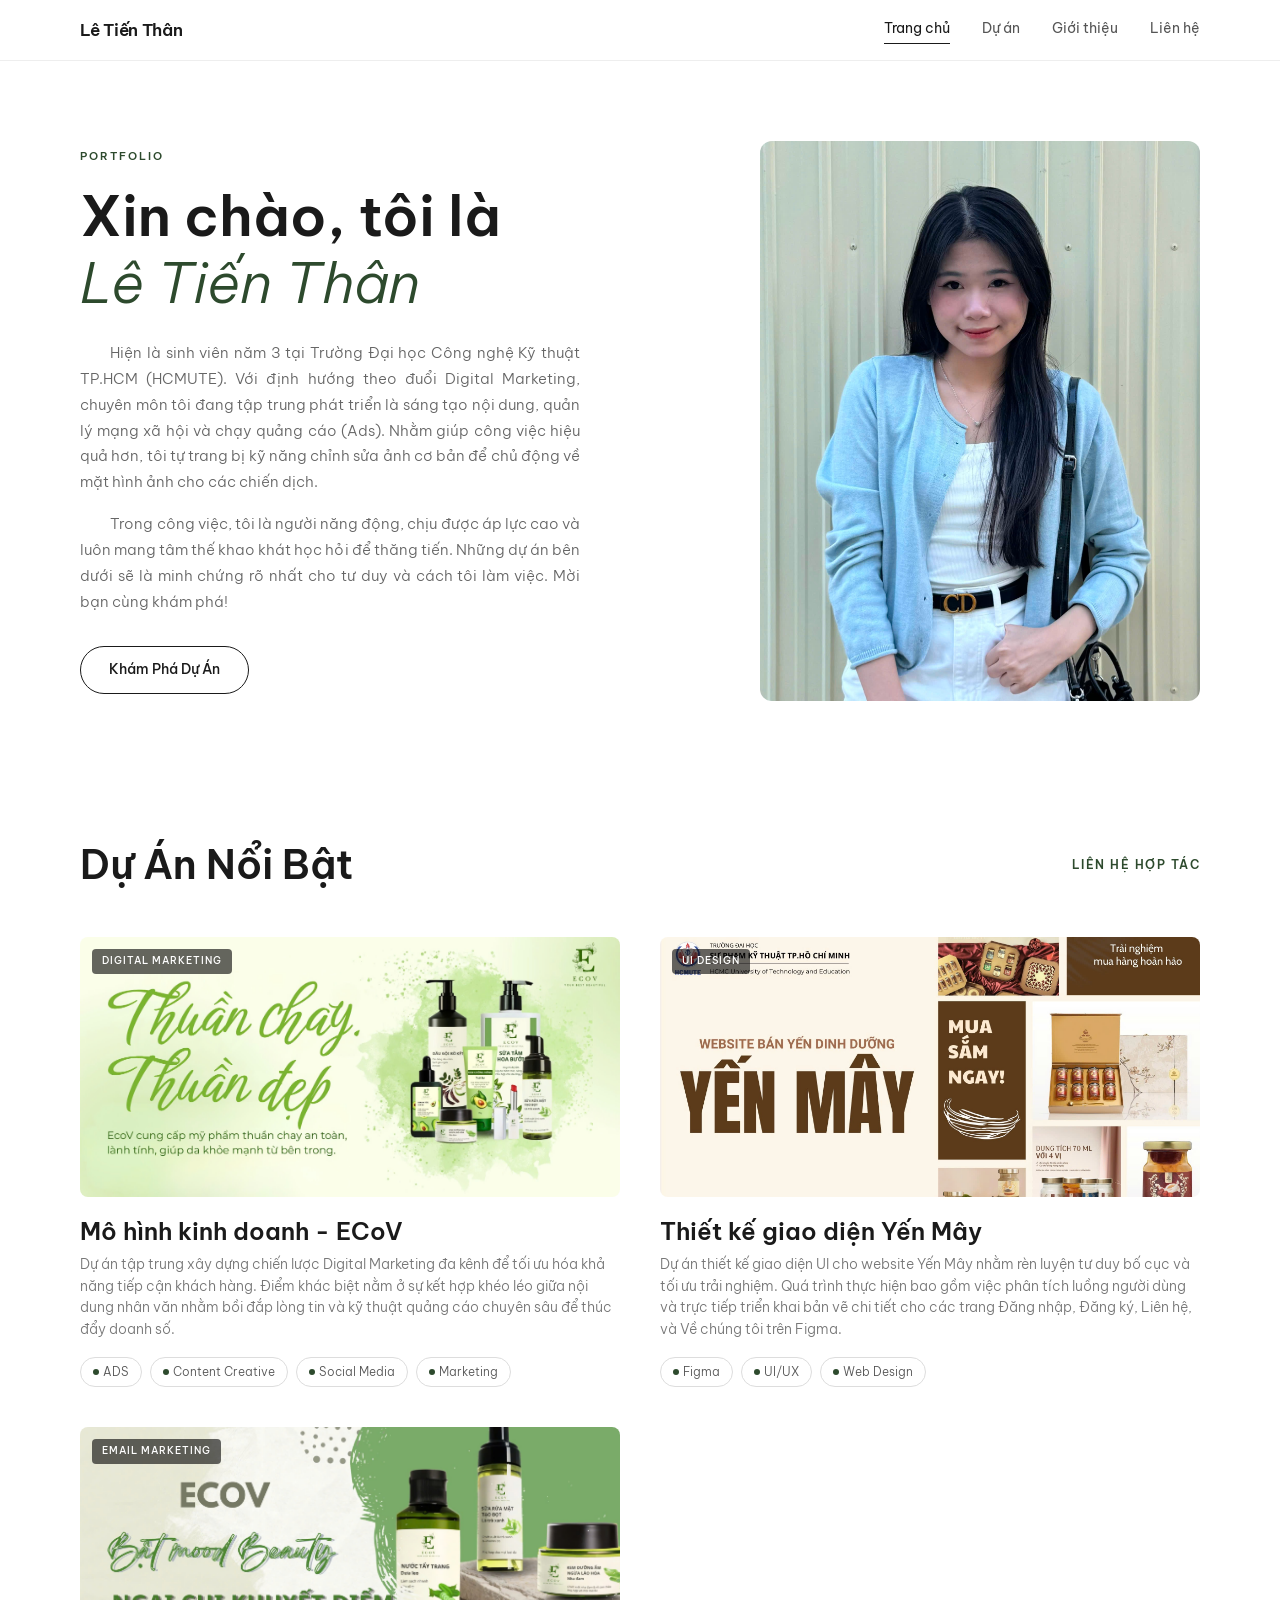
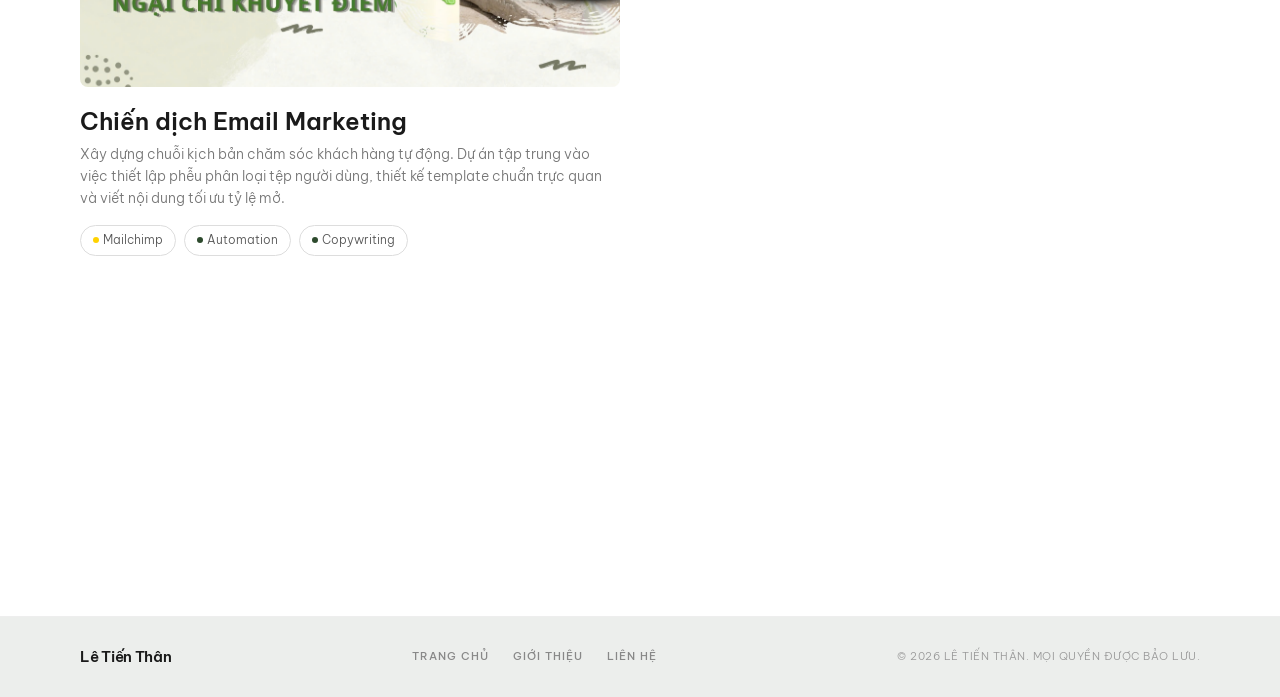
==== index.html @ c331eaaa "Update" ====
<!DOCTYPE html>
<html lang="vi">

<head>
  <meta charset="UTF-8">
  <meta name="viewport" content="width=device-width, initial-scale=1.0">
  <meta name="description" content="Portfolio cá nhân của Lê Tiến Thân - Sinh viên ngành Thương mại điện tử tại HCMUTE">
  <meta property="og:title" content="Lê Tiến Thân | Portfolio">
  <meta property="og:description" content="Sinh viên Thương mại điện tử tại HCMUTE - Digital Marketing, Content, Ads">
  <meta property="og:type" content="website">
  <title>Lê Tiến Thân | Trang Chủ</title>
  <link rel="stylesheet" href="https://cdnjs.cloudflare.com/ajax/libs/font-awesome/6.5.1/css/all.min.css"
    crossorigin="anonymous" referrerpolicy="no-referrer" />
  <link rel="stylesheet" href="styles.css">
  <script src="script.js" defer></script>
</head>

<body>

  <!-- HEADER -->
  <header class="header">
    <div class="container">
      <a href="index.html" class="logo">Lê Tiến Thân</a>
      <nav class="nav">
        <a href="index.html" class="active">Trang chủ</a>
        <a href="#projects">Dự án</a>
        <a href="about.html">Giới thiệu</a>
        <a href="contact.html">Liên hệ</a>
      </nav>
      <button class="menu-toggle" type="button" aria-expanded="false" aria-label="Mở menu điều hướng">
        <span></span>
        <span></span>
        <span></span>
      </button>
    </div>
  </header>

  <!-- HERO -->
  <section class="hero-home reveal">
    <div class="container">
      <div class="hero-content">
        <span class="label-text">Portfolio</span>
        <h1>Xin chào, tôi là <em class="serif-italic">Lê Tiến Thân</em></h1>
        <p>Hiện là sinh viên năm 3 tại Trường Đại học Công nghệ Kỹ thuật TP.HCM (HCMUTE). Với định hướng theo đuổi
          Digital Marketing, chuyên môn tôi đang tập trung phát triển là sáng tạo nội dung, quản lý mạng xã
          hội và chạy quảng cáo (Ads). Nhằm giúp công việc hiệu quả hơn, tôi tự trang bị kỹ năng chỉnh sửa ảnh cơ bản để
          chủ động về mặt hình ảnh cho các chiến dịch.</p>
        <p>Trong công việc, tôi là người năng động, chịu được áp lực cao và luôn mang tâm thế khao khát học hỏi để thăng
          tiến. Những dự án bên dưới sẽ là minh chứng rõ nhất cho tư duy và cách tôi làm việc. Mời bạn cùng khám phá!
        </p>
        <a href="#projects" class="btn-outline">Khám Phá Dự Án</a>
      </div>
      <div class="hero-image">
        <img src="images/profile.png" alt="Lê Tiến Thân"
          onerror="this.style.display='none'; this.parentElement.innerHTML='<div class=hero-image-placeholder>Thêm ảnh: images/profile.jpg</div>'">
      </div>
    </div>
  </section>

  <!-- PROJECTS -->
  <section class="projects-section reveal" id="projects">
    <div class="container">
      <div class="projects-header">
        <h2>Dự Án Nổi Bật</h2>
        <a href="contact.html">LIÊN HỆ HỢP TÁC</a>
      </div>
      <div class="projects-grid">

        <!-- Project 1: ECoV -->
        <a href="project-ecov.html" class="project-card">
          <div class="project-card-image">
            <span class="badge">Digital Marketing</span>
            <img src="images/project-1.png" alt="Mô hình kinh doanh - ECoV" onerror="this.style.display='none'">
          </div>
          <h3>Mô hình kinh doanh - ECoV</h3>
          <p>Dự án tập trung xây dựng chiến lược Digital Marketing đa kênh để tối ưu hóa khả năng tiếp cận khách hàng. Điểm khác biệt nằm ở sự kết hợp khéo léo giữa nội dung nhân văn nhằm bồi đắp lòng tin và kỹ thuật quảng cáo chuyên sâu để thúc đẩy doanh số.</p>
          <div class="project-tags">
            <span class="tag"><span class="dot"></span> ADS</span>
            <span class="tag"><span class="dot"></span> Content Creative</span>
            <span class="tag"><span class="dot"></span> Social Media</span>
            <span class="tag"><span class="dot"></span> Marketing</span>
          </div>
        </a>

        <!-- Project 2: Thiết kế UI/UX -->
        <a href="project-fbads.html" class="project-card">
          <div class="project-card-image">
            <span class="badge">UI Design</span>
            <img src="images/project-ym-cover.png" alt="Thiết kế UI/UX Yến Mây" onerror="this.style.display='none'">
          </div>
          <h3>Thiết kế giao diện Yến Mây</h3>
          <p>Dự án thiết kế giao diện UI cho website Yến Mây nhằm rèn luyện tư duy bố cục và tối ưu trải nghiệm. Quá trình thực hiện bao gồm việc phân tích luồng người dùng và trực tiếp triển khai bản vẽ chi tiết cho các trang Đăng nhập, Đăng ký, Liên hệ, và Về chúng tôi trên Figma.</p>
          <div class="project-tags">
            <span class="tag"><span class="dot"></span> Figma</span>
            <span class="tag"><span class="dot"></span> UI/UX</span>
            <span class="tag"><span class="dot"></span> Web Design</span>
          </div>
        </a>

        <!-- Project 3: Email Marketing -->
        <a href="project-email.html" class="project-card">
          <div class="project-card-image">
            <span class="badge">Email Marketing</span>
            <img src="images/project-email-cover.png" alt="Chiến dịch Email Marketing" onerror="this.style.display='none'">
          </div>
          <h3>Chiến dịch Email Marketing</h3>
          <p>Xây dựng chuỗi kịch bản chăm sóc khách hàng tự động. Dự án tập trung vào việc thiết lập phễu phân loại tệp người dùng, thiết kế template chuẩn trực quan và viết nội dung tối ưu tỷ lệ mở.</p>
          <div class="project-tags">
            <span class="tag"><span class="dot" style="background-color: #ffd200;"></span> Mailchimp</span>
            <span class="tag"><span class="dot"></span> Automation</span>
            <span class="tag"><span class="dot"></span> Copywriting</span>
          </div>
        </a>

      </div>
    </div>
  </section>

  <!-- CTA LIÊN HỆ -->
  <section class="cta-section reveal">
    <div class="container">
      <h2>Bạn muốn trao đổi thêm?</h2>
      <a href="contact.html" class="btn-primary">Liên Hệ Với Tôi</a>
    </div>
  </section>

  <!-- FOOTER -->
  <footer class="footer">
    <div class="container">
      <span class="footer-logo">Lê Tiến Thân</span>
      <div class="footer-links">
        <a href="index.html">Trang chủ</a>
        <a href="about.html">Giới thiệu</a>
        <a href="contact.html">Liên hệ</a>
      </div>
      <span class="footer-copyright">© 2026 LÊ TIẾN THÂN. MỌI QUYỀN ĐƯỢC BẢO LƯU.</span>
    </div>
  </footer>

  <!-- BACK TO TOP -->
  <button class="back-to-top" id="back-to-top" aria-label="Quay lại đầu trang">
    <i class="fa-solid fa-arrow-up"></i>
  </button>

</body>

</html>
---- styles.css ----
/* ===== RESET & BASE ===== */
@import url('https://fonts.googleapis.com/css2?family=Be+Vietnam+Pro:ital,wght@0,300;0,400;0,500;0,600;0,700;1,300;1,400&display=swap');

*,
*::before,
*::after {
  margin: 0;
  padding: 0;
  box-sizing: border-box;
}

html {
  scroll-behavior: smooth;
}

body {
  font-family: 'Be Vietnam Pro', sans-serif;
  font-size: 16px;
  line-height: 1.6;
  color: #1a1a1a;
  background-color: #ffffff;
  font-weight: 300;
  -webkit-font-smoothing: antialiased;
}

a {
  text-decoration: none;
  color: inherit;
  transition: color 0.3s ease;
}

img {
  max-width: 100%;
  height: auto;
  display: block;
}

ul,
ol {
  list-style: none;
}

button {
  cursor: pointer;
  border: none;
  background: none;
  font-family: inherit;
}

input,
textarea {
  font-family: inherit;
  outline: none;
}

/* ===== TYPOGRAPHY ===== */
h1,
h2,
h3,
h4,
h5,
h6 {
  font-family: 'Be Vietnam Pro', sans-serif;
  font-weight: 600;
  line-height: 1.2;
}

h1 {
  font-size: 3.5rem;
}

h2 {
  font-size: 2.5rem;
}

h3 {
  font-size: 1.5rem;
}

h4 {
  font-size: 1.125rem;
}

.serif-italic {
  font-family: 'Be Vietnam Pro', sans-serif;
  font-weight: 300;
  font-style: italic;
  color: #2d4a2d;
}

.label-text {
  font-size: 0.7rem;
  font-weight: 600;
  letter-spacing: 2px;
  text-transform: uppercase;
  color: #2d4a2d;
}

/* ===== CONTAINER ===== */
.container {
  max-width: 1200px;
  margin: 0 auto;
  padding: 0 40px;
}

/* ===== HEADER / NAV ===== */
.header {
  position: sticky;
  top: 0;
  z-index: 100;
  background: #fff;
  border-bottom: 1px solid #eee;
}

.header .container {
  display: flex;
  justify-content: space-between;
  align-items: center;
  height: 60px;
  position: relative;
}

.logo {
  font-family: 'Be Vietnam Pro', sans-serif;
  font-size: 1.05rem;
  font-weight: 600;
  letter-spacing: -0.3px;
  color: #1a1a1a;
  display: inline-block;
  white-space: nowrap;
  flex-shrink: 0;
}

.nav {
  display: flex;
  align-items: center;
  gap: 32px;
}

.nav a {
  font-size: 0.85rem;
  font-weight: 400;
  color: #555;
  position: relative;
  padding-bottom: 2px;
}

.nav a:hover,
.nav a.active {
  color: #1a1a1a;
}

.nav a.active::after {
  content: '';
  position: absolute;
  bottom: -2px;
  left: 0;
  right: 0;
  height: 1px;
  background: #1a1a1a;
}

.menu-toggle {
  display: none;
  flex-direction: column;
  align-items: center;
  justify-content: center;
  gap: 5px;
  cursor: pointer;
  width: 44px;
  height: 44px;
  padding: 0;
}

.menu-toggle span {
  width: 24px;
  height: 2px;
  background: #1a1a1a;
  transition: transform 0.3s ease, opacity 0.3s ease;
}

.header.menu-open .menu-toggle span:nth-child(1) {
  transform: translateY(7px) rotate(45deg);
}

.header.menu-open .menu-toggle span:nth-child(2) {
  opacity: 0;
}

.header.menu-open .menu-toggle span:nth-child(3) {
  transform: translateY(-7px) rotate(-45deg);
}

/* ===== HERO - HOME ===== */
.hero-home {
  padding: 80px 0 60px;
}

.hero-home .container {
  display: flex;
  justify-content: space-between;
  align-items: center;
  gap: 60px;
}

.hero-content {
  flex: 1;
  max-width: 500px;
}

.hero-content .label-text {
  margin-bottom: 16px;
  display: block;
}
.hero-content h1 .serif-italic {
  display: inline-block;
  white-space: nowrap;
}
.hero-content h1 {
  margin-bottom: 24px;
}

.hero-content p {
  font-size: 0.95rem;
  color: #666;
  line-height: 1.7;
  margin-bottom: 16px;
  text-align: justify;
  text-indent: 2em;
}

.hero-content p:last-of-type {
  margin-bottom: 32px;
}

.hero-image {
  flex: 0 0 440px;
  height: 560px;
  border-radius: 12px;
  overflow: hidden;
  background: linear-gradient(135deg, #3a5a3a, #5a7a5a);
  position: relative;
}

.hero-image img {
  width: 100%;
  height: 100%;
  object-fit: cover;
}

.hero-image-placeholder {
  width: 100%;
  height: 100%;
  display: flex;
  align-items: center;
  justify-content: center;
  color: rgba(255, 255, 255, 0.5);
  font-size: 0.9rem;
}

/* ===== BUTTONS ===== */
.btn-outline {
  display: inline-block;
  padding: 12px 28px;
  border: 1.5px solid #1a1a1a;
  border-radius: 30px;
  font-size: 0.85rem;
  font-weight: 500;
  color: #1a1a1a;
  transition: all 0.3s ease;
}

.btn-outline:hover {
  background: #2d4a2d;;
  color: #fff;
}

.btn-primary {
  display: inline-block;
  padding: 14px 32px;
  background: #2d4a2d;
  color: #fff;
  border-radius: 30px;
  font-size: 0.85rem;
  font-weight: 500;
  letter-spacing: 0.5px;
  transition: all 0.3s ease;
  border: none;
}

.btn-primary:hover {
  background: #1e361e;
  transform: translateY(-1px);
}

.btn-primary:disabled {
  opacity: 0.7;
  cursor: not-allowed;
  transform: none;
}

.btn-dark {
  display: inline-flex;
  align-items: center;
  gap: 10px;
  padding: 16px 32px;
  background: #1a1a1a;
  color: #fff;
  border-radius: 0;
  font-size: 0.75rem;
  font-weight: 600;
  letter-spacing: 2px;
  text-transform: uppercase;
  transition: all 0.3s ease;
  border: none;
}

.btn-dark:hover {
  background: #333;
}

/* ===== PROJECTS SECTION ===== */
.projects-section {
  padding: 80px 0;
}

.projects-header {
  display: flex;
  justify-content: space-between;
  align-items: center;
  margin-bottom: 48px;
}

.projects-header a {
  font-size: 0.75rem;
  font-weight: 600;
  letter-spacing: 1.5px;
  text-transform: uppercase;
  color: #2d4a2d;
}

.projects-header a:hover {
  text-decoration: underline;
}

.projects-grid {
  display: grid;
  grid-template-columns: 1fr 1fr;
  gap: 40px;
}

.project-card {
  transition: transform 0.3s ease;
}

.project-card:hover {
  transform: translateY(-4px);
}

.project-card-image {
  width: 100%;
  height: 260px;
  border-radius: 8px;
  overflow: hidden;
  margin-bottom: 20px;
  background: #e8e8e8;
  position: relative;
}

.project-card-image img {
  width: 100%;
  height: 100%;
  object-fit: cover;
}

.project-card-image .badge {
  position: absolute;
  top: 12px;
  left: 12px;
  background: rgba(0, 0, 0, 0.6);
  color: #fff;
  padding: 4px 10px;
  border-radius: 4px;
  font-size: 0.65rem;
  font-weight: 500;
  letter-spacing: 1px;
  text-transform: uppercase;
}

.project-card h3 {
  margin-bottom: 8px;
  font-family: 'Be Vietnam Pro', sans-serif;
  font-weight: 600;
}

.project-card p {
  font-size: 0.85rem;
  color: #777;
  line-height: 1.6;
  margin-bottom: 16px;
}

.project-tags {
  display: flex;
  gap: 8px;
  flex-wrap: wrap;
}

.tag {
  display: inline-flex;
  align-items: center;
  gap: 4px;
  padding: 5px 12px;
  border: 1px solid #ddd;
  border-radius: 20px;
  font-size: 0.72rem;
  color: #555;
}

.tag .dot {
  width: 6px;
  height: 6px;
  border-radius: 50%;
  background: #2d4a2d;
}

/* ===== NEWSLETTER SECTION ===== */
.newsletter-section {
  padding: 60px 0;
  background: #f5f5f0;
  margin: 0;
}

.newsletter-section .container {
  max-width: 600px;
}

.newsletter-section h2 {
  font-size: 2rem;
  margin-bottom: 12px;
}

.newsletter-section p {
  font-size: 0.9rem;
  color: #777;
  margin-bottom: 32px;
}

.newsletter-form {
  display: flex;
  gap: 12px;
}

.newsletter-form input {
  flex: 1;
  padding: 14px 20px;
  border: 1px solid #ccc;
  border-radius: 30px;
  font-size: 0.85rem;
  background: #fff;
}

.newsletter-form input::placeholder {
  color: #aaa;
}

/* ===== FOOTER ===== */
.footer {
  padding: 28px 0;
  border-top: 1px solid #eee;
  background: #eceeec;
}

.footer .container {
  display: flex;
  justify-content: space-between;
  align-items: center;
  flex-wrap: wrap;
  gap: 16px;
}

.footer-logo {
  font-family: 'Be Vietnam Pro', sans-serif;
  font-size: 0.95rem;
  font-weight: 600;
  letter-spacing: -0.3px;
}

.footer-links {
  display: flex;
  gap: 24px;
}

.footer-links a {
  font-size: 0.7rem;
  font-weight: 500;
  letter-spacing: 1px;
  text-transform: uppercase;
  color: #888;
}

.footer-links a:hover {
  color: #1a1a1a;
}

.footer-copyright {
  font-size: 0.7rem;
  color: #999;
  letter-spacing: 0.5px;
}

/* ===== ABOUT PAGE - HERO ===== */
.hero-about {
  padding: 60px 0 80px;
}

.hero-about .container {
  display: flex;
  gap: 60px;
  align-items: stretch;
}

.about-image {
  flex: 0 0 380px;
  border-radius: 8px;
  overflow: hidden;
  background: linear-gradient(135deg, #555, #888);
  min-height: 450px;
  position: relative;
}

.about-image img {
  width: 100%;
  height: 100%;
  object-fit: cover;
}

.about-image-overlay {
  position: absolute;
  bottom: 0;
  left: 0;
  right: 0;
  padding: 24px;
  background: linear-gradient(transparent, rgba(0, 0, 0, 0.7));
  color: #fff;
}

.about-image-overlay p {
  font-size: 0.8rem;
  color: rgba(255, 255, 255, 0.8);
  line-height: 1.5;
}

.about-content {
  flex: 1;
  display: flex;
  flex-direction: column;
  justify-content: center;
}

.about-content .label-text {
  margin-bottom: 16px;
  display: block;
}

.about-content h1 {
  font-size: 3rem;
  margin-bottom: 28px;
  line-height: 1.15;
}

.about-content h1 em {
  color: #2d4a2d;
  font-style: normal;
  font-weight: 300;
}

.about-content .description {
  font-size: 0.9rem;
  color: #666;
  line-height: 1.8;
  margin-bottom: 20px;
  text-align: justify;
}

.about-content .view-link {
  font-size: 0.9rem;
  color: #1a1a1a;
  font-weight: 600;
  border-bottom: 1.5px solid #1a1a1a;
  padding-bottom: 2px;
  text-decoration: none;
}

.about-content .view-link:hover {
  color: #2d4a2d;
}

/* ===== SKILLS SECTION ===== */
.skills-section {
  padding: 80px 0;
  background: #fafafa;
}

.skills-section .container {
  display: flex;
  gap: 60px;
  align-items: flex-start;
}

.skills-intro {
  flex: 0 0 260px;
}

.skills-intro h2 {
  font-size: 2rem;
  margin-bottom: 16px;
}

.skills-intro p {
  font-size: 0.9rem;
  color: #777;
  line-height: 1.7;
}

.skills-grid {
  flex: 1;
  display: grid;
  grid-template-columns: repeat(3, 1fr);
  gap: 16px;
}

.skill-card {
  background: #fff;
  border: 1px solid #eee;
  border-radius: 12px;
  padding: 28px;
  transition: all 0.3s ease;
  text-align: center;
}

.skill-card:hover {
  border-color: #ccc;
  transform: translateY(-2px);
  box-shadow: 0 4px 16px rgba(0, 0, 0, 0.06);
}

.skill-icon {
  width: 40px;
  height: 40px;
  display: flex;
  align-items: center;
  justify-content: center;
  margin: 0 auto 16px;
  font-size: 1.4rem;
  color: #2d4a2d;
}

.skill-card .skill-label {
  font-size: 0.65rem;
  font-weight: 600;
  letter-spacing: 1.5px;
  text-transform: uppercase;
  color: #999;
  margin-bottom: 4px;
}

.skill-card .skill-name {
  font-size: 1rem;
  font-weight: 600;
  color: #1a1a1a;
}

/* ===== CTA SECTION ===== */
.cta-section {
  padding: 80px 0;
  text-align: center;
}

.cta-section h2 {
  font-size: 2.2rem;
  margin-bottom: 28px;
}

/* ===== CONTACT PAGE - HERO ===== */
.hero-contact {
  padding: 60px 0 40px;
}

.hero-contact h1 {
  font-size: 3.5rem;
  margin-bottom: 20px;
}

.hero-contact h1 em {
  color: #2d4a2d;
}

.hero-contact p {
  font-size: 0.9rem;
  color: #666;
  max-width: 400px;
  line-height: 1.7;
}

/* ===== CONTACT FORM SECTION ===== */
.contact-section {
  padding: 40px 0 60px;
}

.contact-section .container {
  display: flex;
  gap: 60px;
}

.contact-info {
  flex: 0 0 240px;
  align-self: flex-start;
}
.contact-info {
    grid-template-columns: 1fr;
  }
.contact-block {
  margin-bottom: 36px;
}

.contact-block .label-text {
  margin-bottom: 12px;
  display: block;
}

.contact-block h3 {
  font-family: 'Be Vietnam Pro', sans-serif;
  font-size: 1.1rem;
  font-weight: 600;
  margin-bottom: 4px;
}

.contact-block p {
  font-size: 0.85rem;
  color: #777;
  line-height: 1.5;
}

.social-icons {
  display: flex;
  gap: 12px;
}

.social-icon {
  width: 40px;
  height: 40px;
  border: 1px solid #ddd;
  border-radius: 50%;
  display: flex;
  align-items: center;
  justify-content: center;
  font-size: 0.85rem;
  color: #555;
  transition: all 0.3s ease;
}

.social-icon:hover {
  border-color: #2d4a2d;
  color: #2d4a2d;
  background: #f0f5f0;
}

.contact-content {
  flex: 1;
  display: flex;
  flex-direction: column;
  gap: 24px;
}

.contact-form {
  padding: 32px;
  background: #f8f7f1;
  border: 1px solid #ece8da;
  border-radius: 16px;
}

.contact-form-intro {
  margin-bottom: 24px;
}

.contact-form-intro .label-text {
  display: block;
  margin-bottom: 12px;
}

.contact-form-intro h2 {
  font-size: 2rem;
  margin-bottom: 12px;
}

.contact-form-intro p {
  font-size: 0.9rem;
  color: #666;
  line-height: 1.7;
  max-width: 680px;
}

.form-grid {
  display: grid;
  grid-template-columns: repeat(2, minmax(0, 1fr));
  gap: 16px;
}

.form-field {
  display: flex;
  flex-direction: column;
  gap: 8px;
}

.form-field span {
  font-size: 0.8rem;
  font-weight: 500;
  color: #444;
}

.form-field input,
.form-field textarea {
  width: 100%;
  padding: 14px 16px;
  border: 1px solid #d9d4c5;
  border-radius: 12px;
  background: #fff;
  color: #1a1a1a;
  font-size: 0.92rem;
  transition: border-color 0.3s ease, box-shadow 0.3s ease;
}

.form-field input::placeholder,
.form-field textarea::placeholder {
  color: #a0a0a0;
}

.form-field input:focus,
.form-field textarea:focus {
  border-color: #2d4a2d;
  box-shadow: 0 0 0 3px rgba(45, 74, 45, 0.08);
}

.form-field textarea {
  min-height: 170px;
  resize: vertical;
}

.form-field-full {
  grid-column: 1 / -1;
}

.hidden-field {
  position: absolute;
  left: -9999px;
  width: 1px;
  height: 1px;
  overflow: hidden;
}

.form-actions {
  display: flex;
  align-items: center;
  gap: 16px;
  flex-wrap: wrap;
  margin-top: 24px;
}

.form-note {
  font-size: 0.85rem;
  color: #666;
}

.form-status {
  min-height: 24px;
  margin-top: 16px;
  font-size: 0.9rem;
  font-weight: 500;
}

.form-status[data-state="pending"] {
  color: #666;
}

.form-status[data-state="success"] {
  color: #2d4a2d;
}

.form-status[data-state="error"] {
  color: #9f2f2f;
}

.contact-cards {
  display: grid;
  grid-template-columns: repeat(3, minmax(0, 1fr));
  gap: 16px;
}

.contact-action-card {
  display: flex;
  flex-direction: column;
  align-items: flex-start;
  min-height: 220px;
  padding: 32px 24px;
  background: #fff;
  border: 1px solid #eee;
  border-radius: 12px;
  text-decoration: none;
  color: inherit;
  transition: all 0.3s ease;
}

.contact-action-card:hover {
  border-color: #2d4a2d;
  transform: translateY(-3px);
  box-shadow: 0 8px 24px rgba(0, 0, 0, 0.06);
}

.contact-card-icon {
  width: 48px;
  height: 48px;
  display: flex;
  align-items: center;
  justify-content: center;
  background: #f5f5f0;
  border-radius: 10px;
  margin-bottom: 20px;
  color: #2d4a2d;
}

.contact-action-card h3 {
  font-family: 'Be Vietnam Pro', sans-serif;
  font-size: 1rem;
  font-weight: 600;
  margin-bottom: 4px;
}

.contact-action-card p {
  font-size: 0.8rem;
  color: #888;
  margin-bottom: 20px;
  line-height: 1.4;
}

.contact-card-cta {
  margin-top: auto;
  font-size: 0.75rem;
  font-weight: 600;
  color: #2d4a2d;
  letter-spacing: 0.5px;
}

/* ===== AVAILABILITY SECTION ===== */
.availability-section {
  padding: 0 0 80px;
}

.availability-section .container {
  display: flex;
  gap: 0;
  align-items: stretch;
}

.availability-image {
  flex: 0 0 50%;
  min-height: 350px;
  background: linear-gradient(135deg, #c0c0c0, #a0a0a0);
  position: relative;
}

.availability-image img {
  width: 100%;
  height: 100%;
  object-fit: cover;
}

.availability-content {
  flex: 1;
  display: flex;
  flex-direction: column;
  justify-content: center;
  padding: 40px 60px;
}

.availability-content .label-text {
  margin-bottom: 16px;
  display: block;
}

.availability-content h2 {
  font-size: 2rem;
  margin-bottom: 20px;
  line-height: 1.3;
}

.availability-content p {
  font-size: 0.9rem;
  color: #777;
  line-height: 1.7;
}

/* ===== FORM OVERLAY / LOADING ===== */
.contact-form {
  position: relative;
}

.form-overlay {
  display: none;
  position: absolute;
  inset: 0;
  background: rgba(248, 247, 241, 0.92);
  border-radius: 16px;
  z-index: 10;
  flex-direction: column;
  align-items: center;
  justify-content: center;
  gap: 16px;
  backdrop-filter: blur(2px);
}

.form-overlay.show {
  display: flex;
}

.form-spinner {
  width: 36px;
  height: 36px;
  border: 3px solid #e0ddd0;
  border-top-color: #2d4a2d;
  border-radius: 50%;
  animation: spin 0.8s linear infinite;
}

@keyframes spin {
  to {
    transform: rotate(360deg);
  }
}

.form-overlay p {
  font-size: 0.9rem;
  color: #555;
  font-weight: 500;
}

/* ===== FIELD VALIDATION ===== */
.field-error {
  border-color: #d44 !important;
  box-shadow: 0 0 0 3px rgba(221, 68, 68, 0.1) !important;
}

@keyframes shake {

  0%,
  100% {
    transform: translateX(0);
  }

  20% {
    transform: translateX(-6px);
  }

  40% {
    transform: translateX(6px);
  }

  60% {
    transform: translateX(-4px);
  }

  80% {
    transform: translateX(4px);
  }
}

.shake {
  animation: shake 0.5s ease;
}

/* ===== TOAST NOTIFICATION ===== */
.toast-notification {
  position: fixed;
  bottom: 32px;
  right: 32px;
  display: flex;
  align-items: flex-start;
  gap: 12px;
  padding: 16px 20px;
  background: #fff;
  border: 1px solid #e0e0e0;
  border-left: 4px solid #2d4a2d;
  border-radius: 12px;
  box-shadow: 0 8px 32px rgba(0, 0, 0, 0.12);
  z-index: 1000;
  max-width: 380px;
  transform: translateX(120%);
  opacity: 0;
  transition: transform 0.4s cubic-bezier(0.22, 1, 0.36, 1), opacity 0.4s ease;
  pointer-events: none;
}

.toast-notification.show {
  transform: translateX(0);
  opacity: 1;
  pointer-events: auto;
}

.toast-icon {
  font-size: 1.4rem;
  color: #2d4a2d;
  flex-shrink: 0;
  margin-top: 2px;
}

.toast-content strong {
  display: block;
  font-size: 0.9rem;
  margin-bottom: 4px;
  color: #1a1a1a;
}

.toast-content p {
  font-size: 0.8rem;
  color: #666;
  line-height: 1.4;
  margin: 0;
}

.toast-close {
  background: none;
  border: none;
  font-size: 1rem;
  color: #999;
  cursor: pointer;
  padding: 4px;
  flex-shrink: 0;
  transition: color 0.2s ease;
}

.toast-close:hover {
  color: #333;
}

/* ===== SCROLL REVEAL ===== */
.reveal {
  opacity: 0;
  transform: translateY(30px);
  transition: opacity 0.7s cubic-bezier(0.22, 1, 0.36, 1), transform 0.7s cubic-bezier(0.22, 1, 0.36, 1);
}

.reveal.revealed {
  opacity: 1;
  transform: translateY(0);
}

/* ===== BACK TO TOP ===== */
.back-to-top {
  position: fixed;
  bottom: 32px;
  right: 32px;
  width: 44px;
  height: 44px;
  border-radius: 50%;
  background: #2d4a2d;
  color: #fff;
  border: none;
  cursor: pointer;
  display: flex;
  align-items: center;
  justify-content: center;
  font-size: 1rem;
  box-shadow: 0 4px 12px rgba(45, 74, 45, 0.3);
  opacity: 0;
  visibility: hidden;
  transform: translateY(16px);
  transition: all 0.3s ease;
  z-index: 90;
}

.back-to-top.show {
  opacity: 1;
  visibility: visible;
  transform: translateY(0);
}

.back-to-top:hover {
  background: #1e361e;
  transform: translateY(-2px);
  box-shadow: 0 6px 20px rgba(45, 74, 45, 0.4);
}

/* ===== RESPONSIVE ===== */
@media (max-width: 992px) {
  h1 {
    font-size: 2.5rem;
  }

  h2 {
    font-size: 2rem;
  }

  .hero-home .container {
    flex-direction: column;
  }

  .hero-image {
    flex: none;
    width: min(100%, 420px);
    height: 560px;
    margin: 0 auto;
  }

  .projects-grid {
    grid-template-columns: 1fr;
  }

  .hero-about .container {
    flex-direction: column;
  }

  .about-image {
    flex: none;
    width: 100%;
    min-height: 350px;
  }

  .skills-section .container {
    flex-direction: column;
  }

  .skills-intro {
    flex: none;
  }

  .contact-section .container {
    flex-direction: column;
  }

  .contact-cards {
    grid-template-columns: repeat(2, minmax(0, 1fr));
  }

  .availability-section .container {
    flex-direction: column;
  }

  .availability-image {
    min-height: 250px;
  }

  .availability-content {
    padding: 32px 20px;
  }
}

@media (max-width: 768px) {
  .container {
    padding: 0 20px;
  }

  h1 {
    font-size: 2rem;
  }

  .nav {
    display: none;
  }

  .menu-toggle {
    display: flex;
  }

  .header .container {
    height: auto;
    min-height: 60px;
    flex-wrap: wrap;
    padding-top: 8px;
    padding-bottom: 8px;
  }

  .nav {
    order: 3;
    width: 100%;
    flex-direction: column;
    align-items: flex-start;
    gap: 16px;
    padding-top: 16px;
    padding-bottom: 16px;
    margin-top: 12px;
    border-top: 1px solid #eee;
  }

  .header.menu-open .nav {
    display: flex;
  }

  .hero-home {
    padding: 48px 0 40px;
  }

  .hero-image {
    width: min(100%, 360px);
    height: 500px;
  }

  .hero-contact h1 {
    font-size: 2.2rem;
  }

  .contact-form-intro h2 {
    font-size: 1.5rem;
  }

  .skills-grid {
    grid-template-columns: repeat(2, 1fr);
  }

  .skill-card {
    padding: 20px;
  }

  .form-grid {
    grid-template-columns: 1fr;
  }

  .form-field-full {
    grid-column: auto;
  }

  .contact-form {
    padding: 24px 20px;
  }

  .contact-cards {
    grid-template-columns: 1fr;
  }

  .contact-action-card {
    min-height: auto;
    padding: 24px 20px;
  }

  .cta-section h2 {
    font-size: 1.6rem;
  }

  .footer .container {
    flex-direction: column;
    text-align: center;
  }

  .footer-links {
    justify-content: center;
  }

  .toast-notification {
    left: 16px;
    right: 16px;
    bottom: 16px;
    max-width: none;
  }

  .back-to-top {
    bottom: 20px;
    right: 20px;
    width: 40px;
    height: 40px;
  }

  .project-meta {
    gap: 16px;
  }
}

@media (max-width: 480px) {
  h1 {
    font-size: 1.7rem;
  }

  h2 {
    font-size: 1.5rem;
  }

  .container {
    padding: 0 16px;
  }

  .hero-home {
    padding: 32px 0;
  }

  .hero-content p {
    font-size: 0.88rem;
  }

  .hero-image {
    width: min(100%, 300px);
    height: 420px;
  }

  .skills-grid {
    grid-template-columns: repeat(2, 1fr);
    gap: 10px;
  }

  .skill-card {
    padding: 16px;
  }

  .skill-icon {
    font-size: 1.2rem;
    margin-bottom: 10px;
  }

  .skill-card .skill-name {
    font-size: 0.88rem;
  }

  .project-card-image {
    height: 180px;
  }

  .projects-section,
  .skills-section,
  .cta-section {
    padding: 48px 0;
  }

  .about-image {
    min-height: 280px;
  }

  .about-content h1 {
    font-size: 2rem;
  }

  .availability-image {
    min-height: 200px;
  }

  .btn-outline,
  .btn-primary {
    padding: 12px 24px;
    font-size: 0.82rem;
  }

  .form-actions {
    flex-direction: column;
    align-items: flex-start;
  }
}

@media (max-width: 375px) {
  .skills-grid {
    grid-template-columns: 1fr 1fr;
    gap: 8px;
  }

  .skill-card {
    padding: 14px;
  }

  .hero-contact h1 {
    font-size: 1.8rem;
  }

  .contact-form {
    padding: 20px 16px;
  }
}

/* Safe area for notched phones */
@supports (padding: env(safe-area-inset-bottom)) {
  .footer {
    padding-bottom: calc(28px + env(safe-area-inset-bottom));
  }

  .back-to-top {
    bottom: calc(20px + env(safe-area-inset-bottom));
  }

  .toast-notification {
    bottom: calc(32px + env(safe-area-inset-bottom));
  }
}

/* ===== PROJECT DETAIL PAGES ===== */
.project-detail-hero {
  padding: 60px 0 40px;
}

.back-link {
  display: inline-block;
  font-size: 0.8rem;
  color: #888;
  margin-bottom: 24px;
  transition: color 0.3s ease;
}

.back-link:hover {
  color: #2d4a2d;
}

.project-detail-hero .label-text {
  display: block;
  margin-bottom: 12px;
}

.project-detail-hero h1 {
  font-size: 3rem;
  margin-bottom: 20px;
}

.project-detail-subtitle {
  font-size: 0.95rem;
  color: #666;
  max-width: 600px;
  line-height: 1.7;
  margin-bottom: 36px;
}

.project-meta {
  display: flex;
  gap: 48px;
  padding-top: 24px;
  border-top: 1px solid #eee;
}

.meta-item {
  display: flex;
  flex-direction: column;
  gap: 4px;
}

.meta-label {
  font-size: 0.65rem;
  font-weight: 600;
  letter-spacing: 1.5px;
  text-transform: uppercase;
  color: #999;
}

.meta-value {
  font-size: 0.9rem;
  font-weight: 500;
  color: #1a1a1a;
}

.project-detail-cover {
  padding: 40px 0;
}

.project-cover-image {
  width: 100%;
  height: auto;
  border-radius: 12px;
  overflow: hidden;
  display: flex;
  background: linear-gradient(135deg, #e0e0e0, #c8c8c8);
}

.project-cover-image img {
  width: 100%;
  height: auto;
  display: block;
}

.project-detail-content {
  padding: 40px 0;
  border-top: 1px solid #f0f0f0;
}

.content-grid {
  display: flex;
  gap: 60px;
}

.content-sidebar {
  flex: 0 0 200px;
}

.content-sidebar h3 {
  font-size: 1.1rem;
  font-weight: 600;
  color: #1a1a1a;
}

.content-main {
  flex: 1;
}

.content-main p {
  font-size: 0.9rem;
  color: #555;
  line-height: 1.8;
  margin-bottom: 16px;
}

.detail-list {
  list-style: none;
  padding: 0;
}

.detail-list li {
  font-size: 0.9rem;
  color: #555;
  line-height: 1.8;
  margin-bottom: 16px;
  padding-left: 20px;
  position: relative;
}

.detail-list li::before {
  content: '';
  position: absolute;
  left: 0;
  top: 10px;
  width: 6px;
  height: 6px;
  border-radius: 50%;
  background: #2d4a2d;
}

.detail-list li strong {
  color: #1a1a1a;
  font-weight: 600;
}

.cta-section h2 a {
  color: #1a1a1a;
  transition: color 0.3s ease;
}

.cta-section h2 a:hover {
  color: #2d4a2d;
}

a.project-card {
  display: block;
  text-decoration: none;
  color: inherit;
}

/* EMAIL MOCKUP RESPONSIVE CLASSES */
.figma-showcase {
  display: flex;
  flex-direction: column;
  gap: 56px;
  margin-top: 24px;
}

/* STANDARD SHOWCASE ITEM CLASSES */
.figma-item-header {
  font-size: 1.25rem;
  font-weight: 600;
  margin-bottom: 8px;
}

.figma-item-desc {
  margin-bottom: 16px;
  color: var(--text-secondary);
  line-height: 1.6;
}

.result-img-wrapper {
  width: 100%;
  max-width: 600px;
  margin: 0 auto;
  text-align: center;
  padding: 0;
}

.result-img-wrapper img {
  width: 100%;
  height: auto;
  display: block;
  margin: 0 auto;
  border-radius: 8px;
  box-shadow: 0 4px 15px rgba(0,0,0,0.08);
  transition: transform 0.3s ease;
}

.result-img-wrapper img:hover {
  transform: translateY(-4px);
}

.email-mockup-wrapper {
  width: 100%;
  max-width: 320px; /* Frame perfectly fits the image max size */
  margin: 0 auto;
  text-align: center;
  padding: 0;
}

.email-mockup-img {
  width: 100%; /* Fill the frame exactly */
  height: auto;
  margin: 0 auto;
  display: block;
  filter: drop-shadow(0 10px 25px rgba(0,0,0,0.12));
  transition: transform 0.3s ease;
}

.email-mockup-img:hover {
  transform: translateY(-4px);
}

@media (max-width: 768px) {
  .email-mockup-wrapper {
     max-width: 280px; /* Slightly smaller frame on phones */
  }
  .email-mockup-img {
    filter: drop-shadow(0 6px 15px rgba(0,0,0,0.08));
  }
}


@media (max-width: 992px) {
  .project-meta {
    flex-wrap: wrap;
    gap: 24px;
  }

  .content-grid {
    flex-direction: column;
    gap: 20px;
  }

  .content-sidebar {
    flex: none;
  }
}

@media (max-width: 768px) {
  .project-detail-hero h1 {
    font-size: 2rem;
  }
}

/* ===== RESULTS & STATISTICS ===== */
.stats-grid {
  display: grid;
  grid-template-columns: repeat(auto-fit, minmax(130px, 1fr));
  gap: 20px;
  margin-bottom: 32px;
}

.stat-card {
  background: #fff;
  padding: 24px 16px;
  border-radius: 12px;
  text-align: center;
  border: 1px solid #eaeaea;
  transition: transform 0.3s ease, box-shadow 0.3s ease, border-color 0.3s;
}

.stat-card:hover {
  transform: translateY(-4px);
  box-shadow: 0 10px 24px rgba(0,0,0,0.06);
  border-color: #2d4a2d;
}

.stat-number {
  font-family: 'Be Vietnam Pro', sans-serif;
  font-size: 2rem;
  font-weight: 700;
  color: #2d4a2d;
  margin-bottom: 8px;
  line-height: 1.1;
}

.stat-label {
  font-size: 0.75rem;
  font-weight: 600;
  color: #777;
  text-transform: uppercase;
  letter-spacing: 0.5px;
}

.results-gallery {
  display: grid;
  grid-template-columns: repeat(2, 1fr);
  gap: 20px;
}

.result-img-wrapper {
  position: relative;
  background: #f8f8f8;
  border-radius: 8px;
  overflow: hidden;
  border: 1px solid #f0f0f0;
}

.result-img-wrapper img {
  width: 100%;
  height: auto;
  display: block;
  transition: transform 0.4s ease;
  position: relative;
  z-index: 2;
}

.result-img-wrapper:hover img {
  transform: scale(1.03);
}

.img-placeholder-text {
  position: absolute;
  inset: 0;
  display: flex;
  align-items: center;
  justify-content: center;
  color: #a0a0a0;
  font-size: 0.85rem;
  z-index: 1;
}

.design-gallery {
  display: grid;
  grid-template-columns: repeat(auto-fill, minmax(220px, 1fr));
  gap: 24px;
}

.design-item {
  position: relative;
  background: #fdfdfd;
  border-radius: 12px;
  overflow: hidden;
  border: 1px solid #eaeaea;
  box-shadow: 0 4px 16px rgba(0,0,0,0.03);
  transition: transform 0.3s ease, box-shadow 0.3s ease;
  aspect-ratio: 1 / 1;
}

.design-item:hover {
  transform: translateY(-6px);
  box-shadow: 0 12px 24px rgba(0,0,0,0.08);
  border-color: #2d4a2d;
}

.design-item img {
  width: 100%;
  height: 100%;
  object-fit: cover;
  display: block;
  transition: transform 0.5s cubic-bezier(0.25, 0.46, 0.45, 0.94);
  position: relative;
  z-index: 2;
}

.design-item:hover img {
  transform: scale(1.08);
}

.design-info {
  position: absolute;
  bottom: 0;
  left: 0;
  right: 0;
  background: linear-gradient(transparent, rgba(0,0,0,0.85));
  padding: 30px 20px 16px;
  color: #fff;
  transform: translateY(100%);
  transition: transform 0.3s ease;
  z-index: 3;
}

.design-item:hover .design-info {
  transform: translateY(0);
}

.design-info h4 {
  font-size: 0.95rem;
  font-weight: 600;
  margin-bottom: 4px;
  color: #fff;
}

.design-info p {
  font-size: 0.75rem;
  color: #ddd;
  margin: 0;
}

@media (max-width: 576px) {
  .results-gallery {
    grid-template-columns: 1fr;
  }
  .stats-grid {
    grid-template-columns: 1fr 1fr;
  }
  .design-gallery {
    grid-template-columns: repeat(2, 1fr);
    gap: 16px;
  }
}

@media (max-width: 400px) {
  .design-gallery {
    grid-template-columns: 1fr;
  }
}
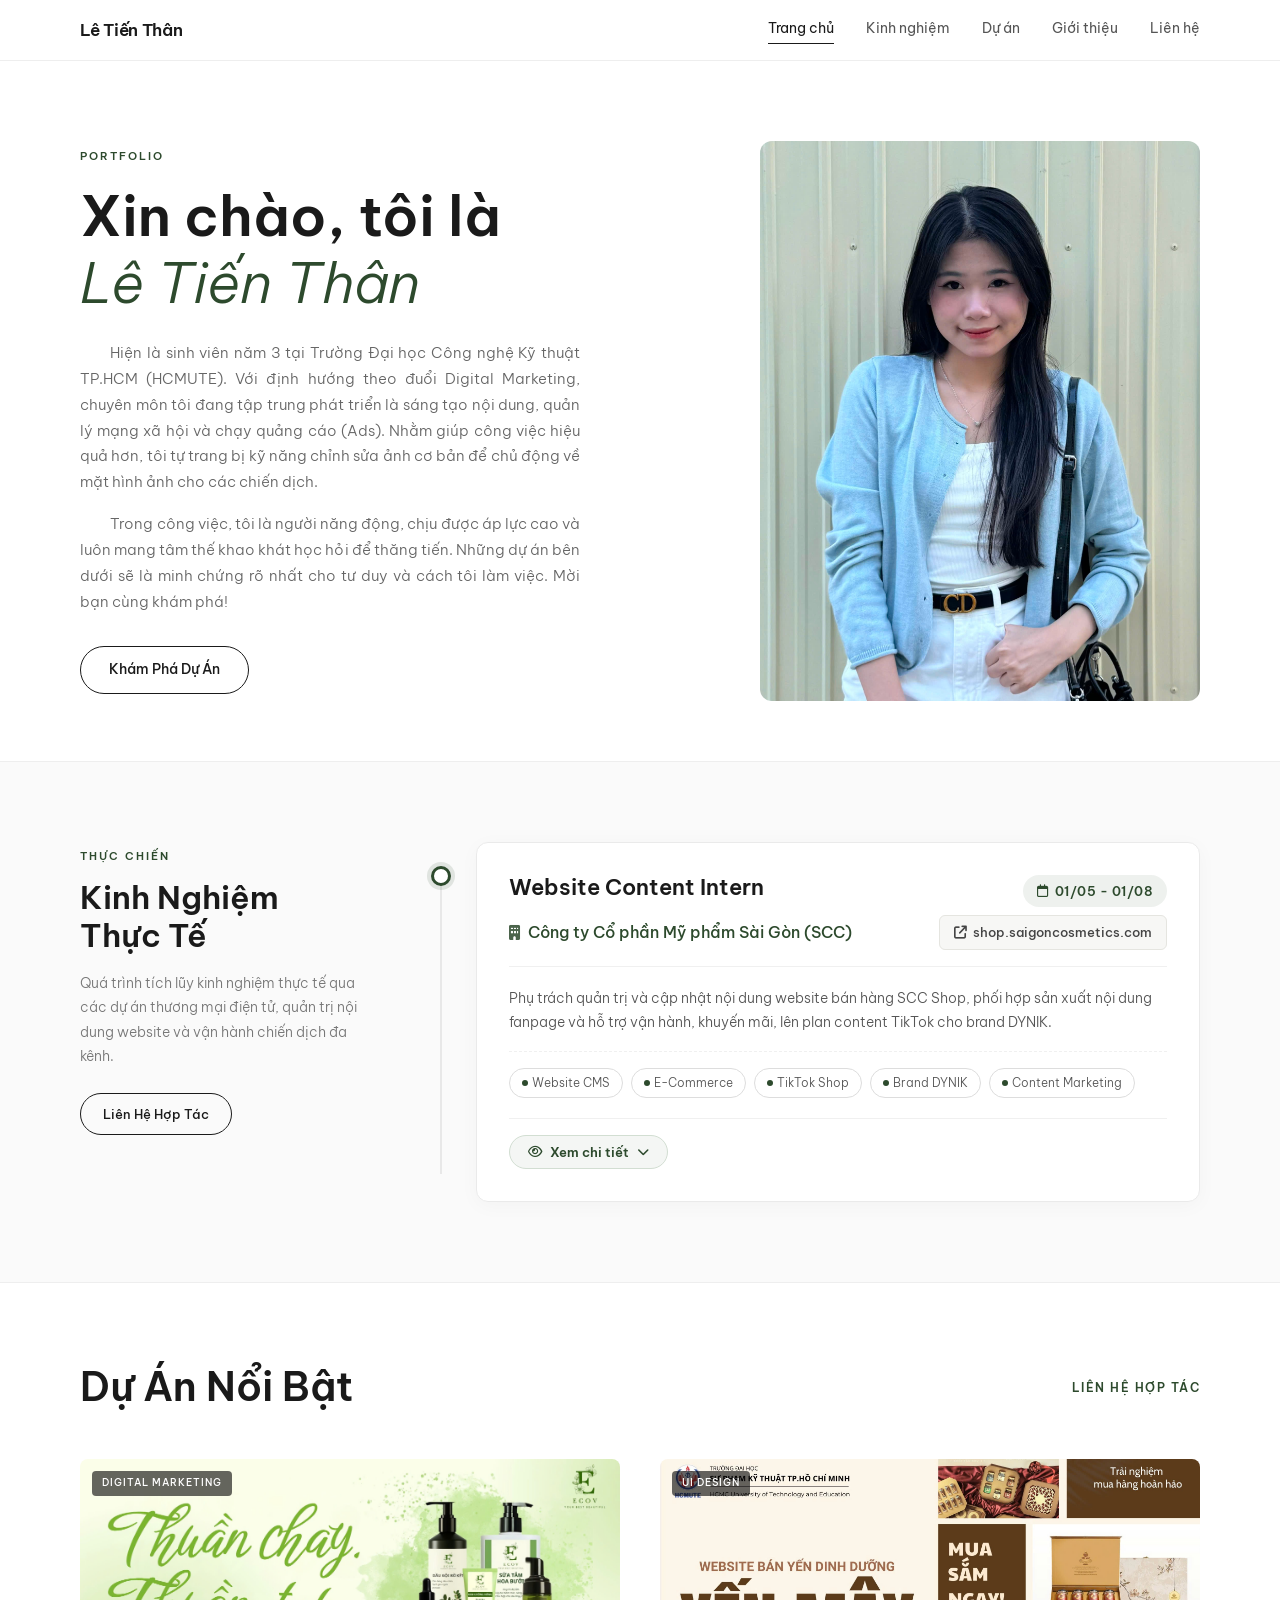
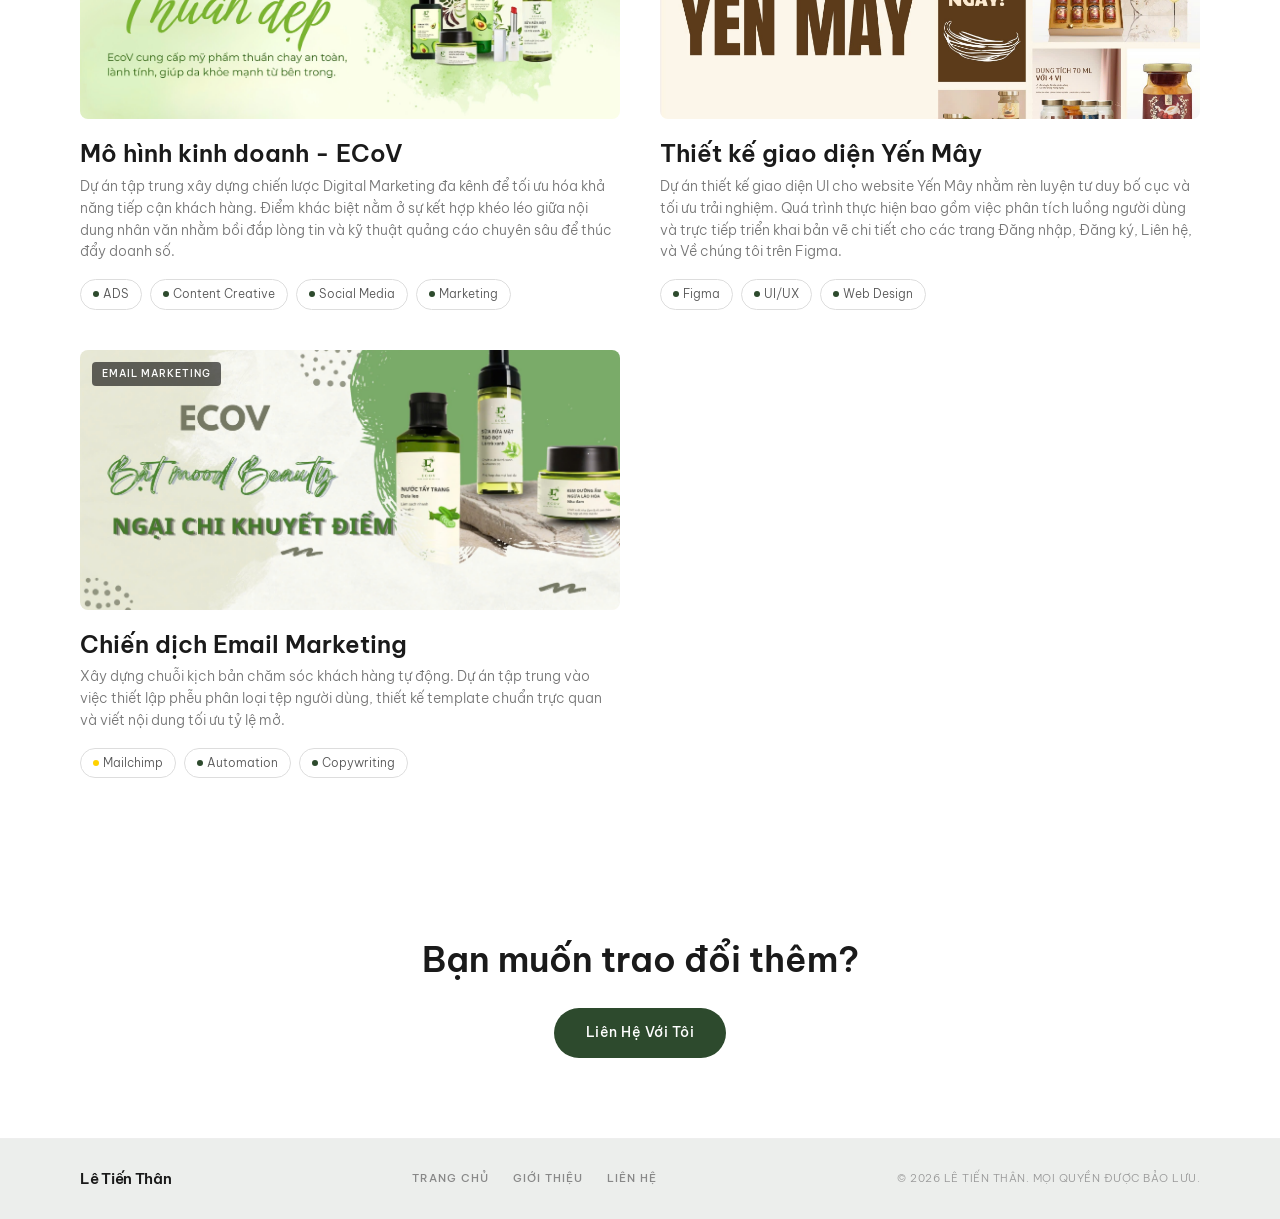
==== commit 8bd05f16: "add exp" ====
--- a/index.html
+++ b/index.html
@@ -23,6 +23,7 @@
       <a href="index.html" class="logo">Lê Tiến Thân</a>
       <nav class="nav">
         <a href="index.html" class="active">Trang chủ</a>
+        <a href="#experience">Kinh nghiệm</a>
         <a href="#projects">Dự án</a>
         <a href="about.html">Giới thiệu</a>
         <a href="contact.html">Liên hệ</a>
@@ -57,6 +58,99 @@
     </div>
   </section>
 
+  <!-- EXPERIENCE -->
+  <section class="experience-section reveal" id="experience" style="background: #fafafa; border-top: 1px solid #eee; border-bottom: 1px solid #eee;">
+    <div class="container">
+      <div class="experience-intro">
+        <span class="label-text">Thực Chiến</span>
+        <h2>Kinh Nghiệm Thực Tế</h2>
+        <p>Quá trình tích lũy kinh nghiệm thực tế qua các dự án thương mại điện tử, quản trị nội dung website và vận hành chiến dịch đa kênh.</p>
+        <a href="contact.html" class="btn-outline" style="font-size: 0.8rem; padding: 10px 22px;">Liên Hệ Hợp Tác</a>
+      </div>
+
+      <div class="experience-timeline">
+        <div class="experience-item">
+          <div class="experience-node" aria-hidden="true"></div>
+          <div class="experience-card">
+            <div class="experience-card-header">
+              <h3 class="experience-role">Website Content Intern</h3>
+              <span class="experience-period"><i class="fa-regular fa-calendar"></i> 01/05 - 01/08</span>
+            </div>
+
+            <div class="experience-company-wrap">
+              <span class="experience-company">
+                <i class="fa-solid fa-building"></i> Công ty Cổ phần Mỹ phẩm Sài Gòn (SCC)
+              </span>
+              <a href="https://shop.saigoncosmetics.com/" target="_blank" rel="noopener noreferrer" class="experience-product-link" title="Xem website dự án thực tế">
+                <i class="fa-solid fa-arrow-up-right-from-square"></i> shop.saigoncosmetics.com
+              </a>
+            </div>
+
+            <p class="experience-summary">
+              Phụ trách quản trị và cập nhật nội dung website bán hàng SCC Shop, phối hợp sản xuất nội dung fanpage và hỗ trợ vận hành, khuyến mãi, lên plan content TikTok cho brand DYNIK.
+            </p>
+
+            <div class="experience-tags-wrapper">
+              <div class="project-tags">
+                <span class="tag"><span class="dot"></span> Website CMS</span>
+                <span class="tag"><span class="dot"></span> E-Commerce</span>
+                <span class="tag"><span class="dot"></span> TikTok Shop</span>
+                <span class="tag"><span class="dot"></span> Brand DYNIK</span>
+                <span class="tag"><span class="dot"></span> Content Marketing</span>
+              </div>
+            </div>
+
+            <!-- Nút bấm "Xem chi tiết" -->
+            <div class="experience-proof-action">
+              <button class="experience-proof-toggle" type="button" aria-expanded="false">
+                <i class="fa-regular fa-eye"></i> Xem chi tiết <i class="fa-solid fa-chevron-down"></i>
+              </button>
+            </div>
+
+            <!-- Khu vực chi tiết bung mở khi click -->
+            <div class="experience-proof-wrapper">
+              <div class="experience-detail-block">
+                <h4 class="experience-detail-heading"><i class="fa-solid fa-list-check"></i> Chi tiết công việc:</h4>
+                <ul class="experience-tasks">
+                  <li>Setup, quản lý và cập nhật nội dung website bán hàng thương mại điện tử của SCC.</li>
+                  <li>Hỗ trợ lên ý tưởng, xây dựng nội dung fanpage và phản hồi tin nhắn/bình luận khách hàng đa kênh.</li>
+                  <li>Lập lệnh điều động hàng hóa cho brand <strong>DYNIK</strong> (vận hành TikTok Shop).</li>
+                  <li>Hỗ trợ triển khai các chương trình khuyến mãi định kỳ cho brand <strong>DYNIK</strong>.</li>
+                  <li>Hỗ trợ lên plan định hướng content kênh TikTok <strong>DYNIK</strong> theo tháng.</li>
+                </ul>
+              </div>
+
+              <div class="experience-proof-heading" style="margin-top: 20px;">
+                <h4><i class="fa-solid fa-camera"></i> Ảnh minh chứng hoạt động:</h4>
+                <span>Tỉ lệ chuẩn 16:9</span>
+              </div>
+              <div class="proof-grid">
+                <!-- Khung Skeleton Mẫu 1 (Sau này thay <div class="skeleton-16-9"> bằng thẻ <img>) -->
+                <div class="proof-item">
+                  <div class="skeleton-16-9">
+                    <i class="fa-regular fa-image skeleton-icon"></i>
+                    <div class="skeleton-title">Minh chứng Website & CMS</div>
+                    <div class="skeleton-desc">Khung ảnh 16:9 - Chèn ảnh quản trị nội dung website SCC</div>
+                  </div>
+                </div>
+
+                <!-- Khung Skeleton Mẫu 2 -->
+                <div class="proof-item">
+                  <div class="skeleton-16-9">
+                    <i class="fa-brands fa-tiktok skeleton-icon"></i>
+                    <div class="skeleton-title">TikTok Shop & Plan Content DYNIK</div>
+                    <div class="skeleton-desc">Khung ảnh 16:9 - Chèn ảnh vận hành & kế hoạch content DYNIK</div>
+                  </div>
+                </div>
+              </div>
+            </div>
+
+          </div>
+        </div>
+      </div>
+    </div>
+  </section>
+
   <!-- PROJECTS -->
   <section class="projects-section reveal" id="projects">
     <div class="container">
--- a/styles.css
+++ b/styles.css
@@ -594,6 +594,410 @@
 
 .about-content .view-link:hover {
   color: #2d4a2d;
+}
+
+/* ===== EXPERIENCE SECTION ===== */
+.experience-section {
+  padding: 80px 0;
+  background: #ffffff;
+  border-top: 1px solid #f0f0f0;
+}
+
+.experience-section .container {
+  display: flex;
+  gap: 60px;
+  align-items: flex-start;
+}
+
+.experience-intro {
+  flex: 0 0 280px;
+  position: sticky;
+  top: 90px;
+}
+
+.experience-intro .label-text {
+  margin-bottom: 12px;
+  display: inline-block;
+}
+
+.experience-intro h2 {
+  font-size: 2rem;
+  margin-bottom: 16px;
+  color: #1a1a1a;
+}
+
+.experience-intro p {
+  font-size: 0.9rem;
+  color: #777;
+  line-height: 1.7;
+  margin-bottom: 24px;
+}
+
+.experience-timeline {
+  flex: 1;
+  display: flex;
+  flex-direction: column;
+  gap: 32px;
+  position: relative;
+}
+
+/* Trục dọc timeline */
+.experience-timeline::before {
+  content: '';
+  position: absolute;
+  top: 28px;
+  bottom: 28px;
+  left: 20px;
+  width: 2px;
+  background: #e8e8e8;
+}
+
+.experience-item {
+  position: relative;
+  padding-left: 56px;
+}
+
+/* Node điểm neo mốc thời gian */
+.experience-node {
+  position: absolute;
+  left: 11px;
+  top: 24px;
+  width: 20px;
+  height: 20px;
+  border-radius: 50%;
+  background: #ffffff;
+  border: 3px solid #2d4a2d;
+  box-shadow: 0 0 0 4px rgba(45, 74, 45, 0.12);
+  z-index: 2;
+  transition: transform 0.3s ease, background-color 0.3s ease;
+}
+
+.experience-item:hover .experience-node {
+  transform: scale(1.2);
+  background: #2d4a2d;
+}
+
+/* Card kinh nghiệm */
+.experience-card {
+  background: #ffffff;
+  border: 1px solid #eaeaea;
+  border-radius: 12px;
+  padding: 32px;
+  box-shadow: 0 4px 20px rgba(0, 0, 0, 0.03);
+  transition: transform 0.3s ease, box-shadow 0.3s ease, border-color 0.3s ease;
+}
+
+.experience-card:hover {
+  transform: translateY(-3px);
+  box-shadow: 0 12px 28px rgba(0, 0, 0, 0.06);
+  border-color: #2d4a2d;
+}
+
+.experience-card-header {
+  display: flex;
+  justify-content: space-between;
+  align-items: flex-start;
+  flex-wrap: wrap;
+  gap: 12px;
+  margin-bottom: 8px;
+}
+
+.experience-role {
+  font-size: 1.35rem;
+  font-weight: 600;
+  color: #1a1a1a;
+}
+
+.experience-period {
+  display: inline-flex;
+  align-items: center;
+  gap: 6px;
+  background: rgba(45, 74, 45, 0.08);
+  color: #2d4a2d;
+  padding: 6px 14px;
+  border-radius: 20px;
+  font-size: 0.8rem;
+  font-weight: 600;
+  letter-spacing: 0.5px;
+}
+
+.experience-company-wrap {
+  display: flex;
+  align-items: center;
+  justify-content: space-between;
+  flex-wrap: wrap;
+  gap: 12px;
+  margin-bottom: 20px;
+  padding-bottom: 16px;
+  border-bottom: 1px solid #f0f0f0;
+}
+
+.experience-company {
+  font-size: 1rem;
+  font-weight: 500;
+  color: #2d4a2d;
+  display: inline-flex;
+  align-items: center;
+  gap: 8px;
+}
+
+.experience-company i {
+  font-size: 0.95rem;
+  opacity: 0.85;
+}
+
+.experience-product-link {
+  display: inline-flex;
+  align-items: center;
+  gap: 6px;
+  font-size: 0.82rem;
+  color: #444;
+  background: #f7f7f5;
+  padding: 6px 14px;
+  border-radius: 6px;
+  border: 1px solid #e5e5e0;
+  font-weight: 500;
+  transition: all 0.25s ease;
+}
+
+.experience-product-link:hover {
+  color: #2d4a2d;
+  border-color: #2d4a2d;
+  background: #fff;
+  box-shadow: 0 2px 8px rgba(0, 0, 0, 0.04);
+}
+
+.experience-tasks {
+  list-style: none;
+  margin: 0 0 24px 0;
+  padding: 0;
+  display: flex;
+  flex-direction: column;
+  gap: 10px;
+}
+
+.experience-tasks li {
+  position: relative;
+  padding-left: 22px;
+  font-size: 0.9rem;
+  color: #555;
+  line-height: 1.65;
+}
+
+.experience-tasks li::before {
+  content: '•';
+  position: absolute;
+  left: 4px;
+  top: -2px;
+  color: #2d4a2d;
+  font-size: 1.25rem;
+  font-weight: bold;
+}
+
+.experience-tags-wrapper {
+  padding-top: 16px;
+  border-top: 1px dashed #f0f0f0;
+}
+
+.experience-tags-title {
+  font-size: 0.72rem;
+  font-weight: 600;
+  text-transform: uppercase;
+  letter-spacing: 1px;
+  color: #888;
+  margin-bottom: 10px;
+}
+
+.experience-summary {
+  font-size: 0.9rem;
+  color: #555;
+  line-height: 1.65;
+  margin-bottom: 16px;
+}
+
+.experience-detail-block {
+  margin-bottom: 16px;
+}
+
+.experience-detail-heading {
+  font-size: 0.88rem;
+  font-weight: 600;
+  color: #1a1a1a;
+  display: flex;
+  align-items: center;
+  gap: 8px;
+  margin-bottom: 12px;
+}
+
+/* ===== PROOF GALLERY & 16:9 SKELETON LOADER ===== */
+.experience-proof-action {
+  margin-top: 20px;
+  padding-top: 16px;
+  border-top: 1px solid #f0f0f0;
+  display: flex;
+  align-items: center;
+  justify-content: space-between;
+  flex-wrap: wrap;
+  gap: 12px;
+}
+
+.experience-proof-toggle {
+  display: inline-flex;
+  align-items: center;
+  gap: 8px;
+  padding: 8px 18px;
+  border-radius: 20px;
+  font-size: 0.8rem;
+  font-weight: 600;
+  color: #2d4a2d;
+  background: #f4f6f4;
+  border: 1px solid #d2ded2;
+  cursor: pointer;
+  transition: all 0.25s ease;
+}
+
+.experience-proof-toggle:hover {
+  background: #2d4a2d;
+  color: #ffffff;
+  border-color: #2d4a2d;
+}
+
+.experience-proof-toggle i.fa-chevron-down {
+  font-size: 0.75rem;
+  transition: transform 0.3s ease;
+}
+
+.experience-proof-toggle.active {
+  background: #2d4a2d;
+  color: #ffffff;
+  border-color: #2d4a2d;
+}
+
+.experience-proof-toggle.active i.fa-chevron-down {
+  transform: rotate(180deg);
+}
+
+.experience-proof-wrapper {
+  display: none;
+  margin-top: 18px;
+  padding-top: 18px;
+  border-top: 1px dashed #e5e5e0;
+}
+
+.experience-proof-wrapper.show {
+  display: block;
+  animation: fadeInProof 0.35s ease forwards;
+}
+
+@keyframes fadeInProof {
+  from {
+    opacity: 0;
+    transform: translateY(-8px);
+  }
+  to {
+    opacity: 1;
+    transform: translateY(0);
+  }
+}
+
+.experience-proof-heading {
+  display: flex;
+  align-items: center;
+  justify-content: space-between;
+  margin-bottom: 12px;
+}
+
+.experience-proof-heading h4 {
+  font-size: 0.9rem;
+  font-weight: 600;
+  color: #1a1a1a;
+  display: inline-flex;
+  align-items: center;
+  gap: 8px;
+}
+
+.experience-proof-heading span {
+  font-size: 0.72rem;
+  color: #888;
+}
+
+.proof-grid {
+  display: grid;
+  grid-template-columns: repeat(auto-fit, minmax(260px, 1fr));
+  gap: 16px;
+}
+
+.proof-item {
+  position: relative;
+  aspect-ratio: 16 / 9;
+  border-radius: 8px;
+  overflow: hidden;
+  border: 1px solid #e5e5e5;
+  background: #fafafa;
+  box-shadow: 0 2px 10px rgba(0, 0, 0, 0.03);
+  transition: transform 0.3s ease, box-shadow 0.3s ease;
+}
+
+.proof-item:hover {
+  transform: translateY(-2px);
+  box-shadow: 0 6px 18px rgba(0, 0, 0, 0.08);
+}
+
+.proof-item img {
+  width: 100%;
+  height: 100%;
+  aspect-ratio: 16 / 9;
+  object-fit: cover;
+  display: block;
+}
+
+/* Skeleton Loading 16:9 */
+.skeleton-16-9 {
+  width: 100%;
+  height: 100%;
+  aspect-ratio: 16 / 9;
+  background: linear-gradient(90deg, #f2f4f2 20%, #e2e8e2 50%, #f2f4f2 80%);
+  background-size: 250% 100%;
+  animation: skeleton-shimmer 2s infinite ease-in-out;
+  border-radius: 8px;
+  border: 1.5px dashed #bfd0bf;
+  display: flex;
+  flex-direction: column;
+  align-items: center;
+  justify-content: center;
+  text-align: center;
+  padding: 16px;
+  box-sizing: border-box;
+}
+
+@keyframes skeleton-shimmer {
+  0% {
+    background-position: 200% 0;
+  }
+  100% {
+    background-position: -200% 0;
+  }
+}
+
+.skeleton-icon {
+  font-size: 1.4rem;
+  color: #2d4a2d;
+  opacity: 0.55;
+  margin-bottom: 6px;
+}
+
+.skeleton-title {
+  font-size: 0.8rem;
+  font-weight: 600;
+  color: #2d4a2d;
+  margin-bottom: 2px;
+}
+
+.skeleton-desc {
+  font-size: 0.7rem;
+  color: #777;
+  max-width: 220px;
+  line-height: 1.4;
 }
 
 /* ===== SKILLS SECTION ===== */
@@ -1233,6 +1637,16 @@
     flex: none;
   }
 
+  .experience-section .container {
+    flex-direction: column;
+    gap: 36px;
+  }
+
+  .experience-intro {
+    flex: none;
+    position: static;
+  }
+
   .contact-section .container {
     flex-direction: column;
   }
@@ -1318,6 +1732,44 @@
 
   .skill-card {
     padding: 20px;
+  }
+
+  .experience-section {
+    padding: 60px 0;
+  }
+
+  .experience-timeline::before {
+    left: 10px;
+  }
+
+  .experience-item {
+    padding-left: 36px;
+  }
+
+  .experience-node {
+    left: 2px;
+    top: 22px;
+    width: 18px;
+    height: 18px;
+  }
+
+  .experience-card {
+    padding: 22px 18px;
+  }
+
+  .experience-card-header {
+    flex-direction: column;
+    align-items: flex-start;
+  }
+
+  .experience-role {
+    font-size: 1.15rem;
+  }
+
+  .experience-company-wrap {
+    flex-direction: column;
+    align-items: flex-start;
+    gap: 10px;
   }
 
   .form-grid {
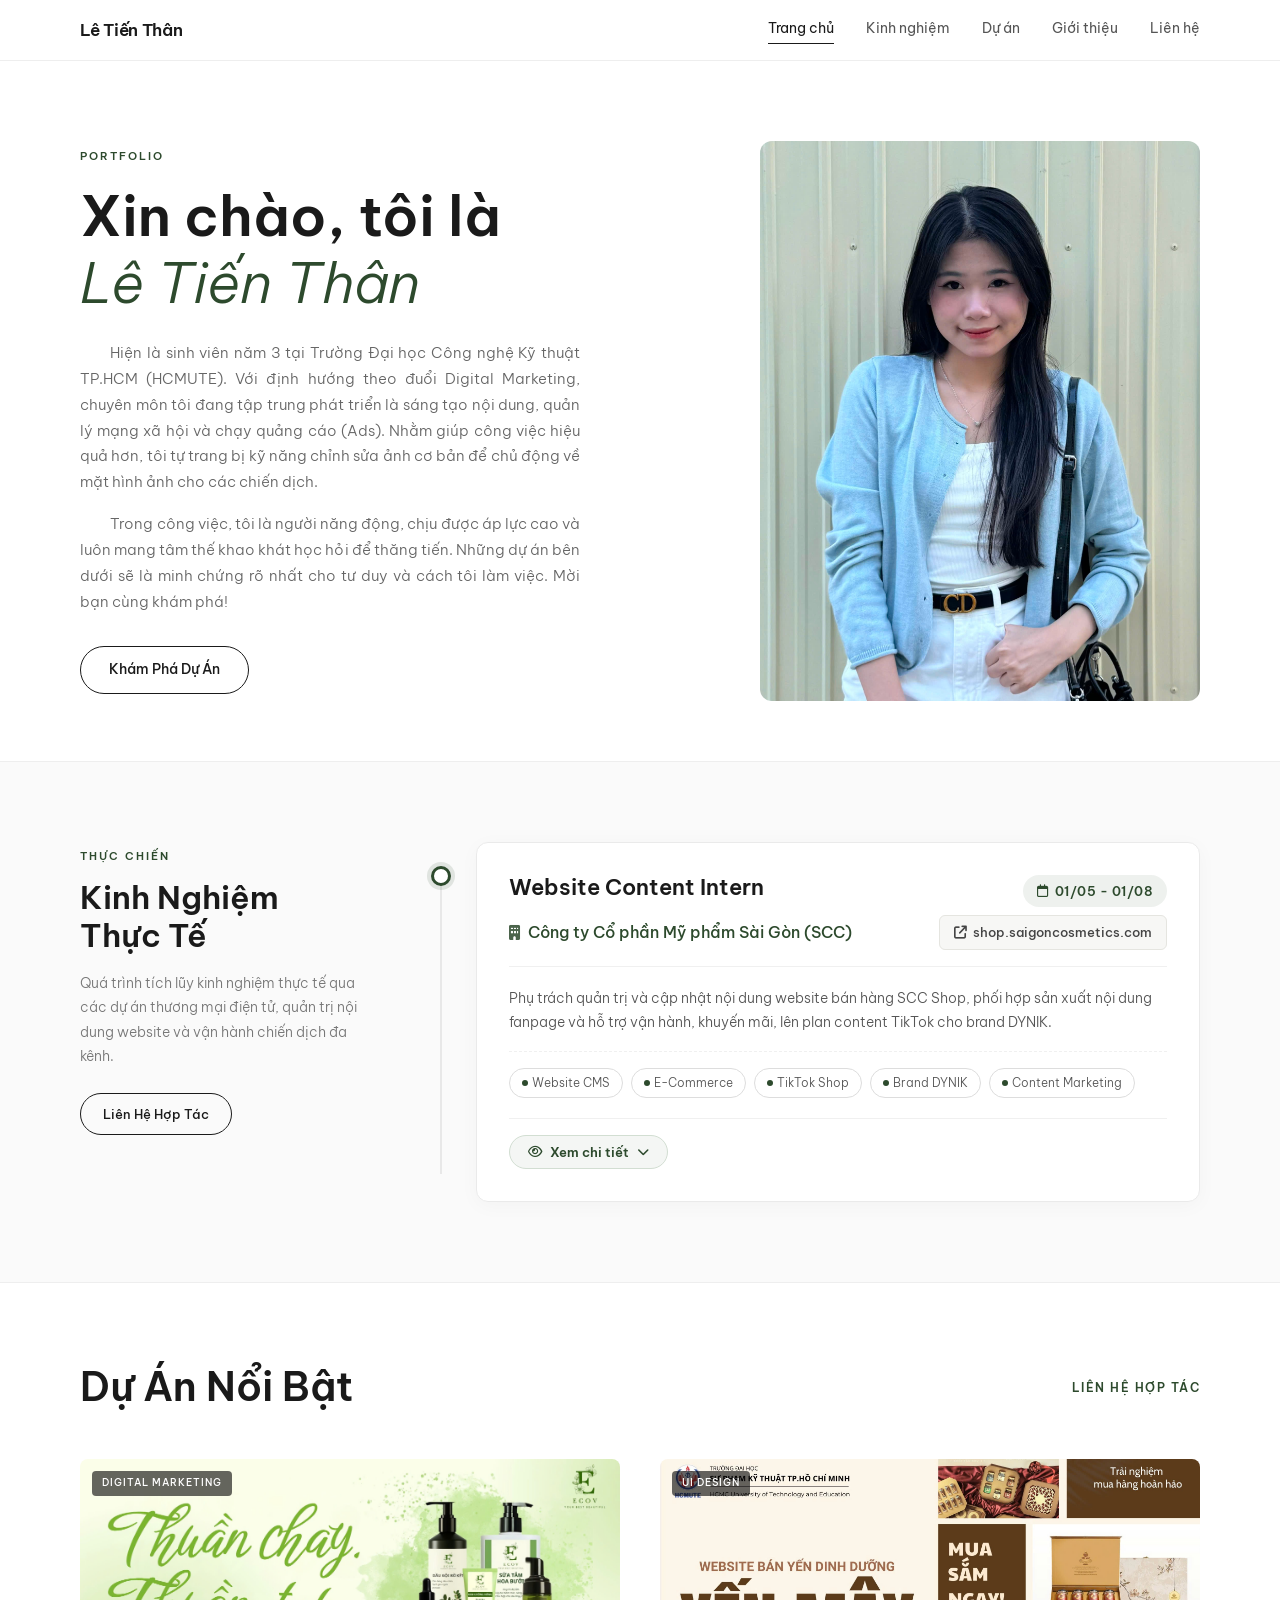
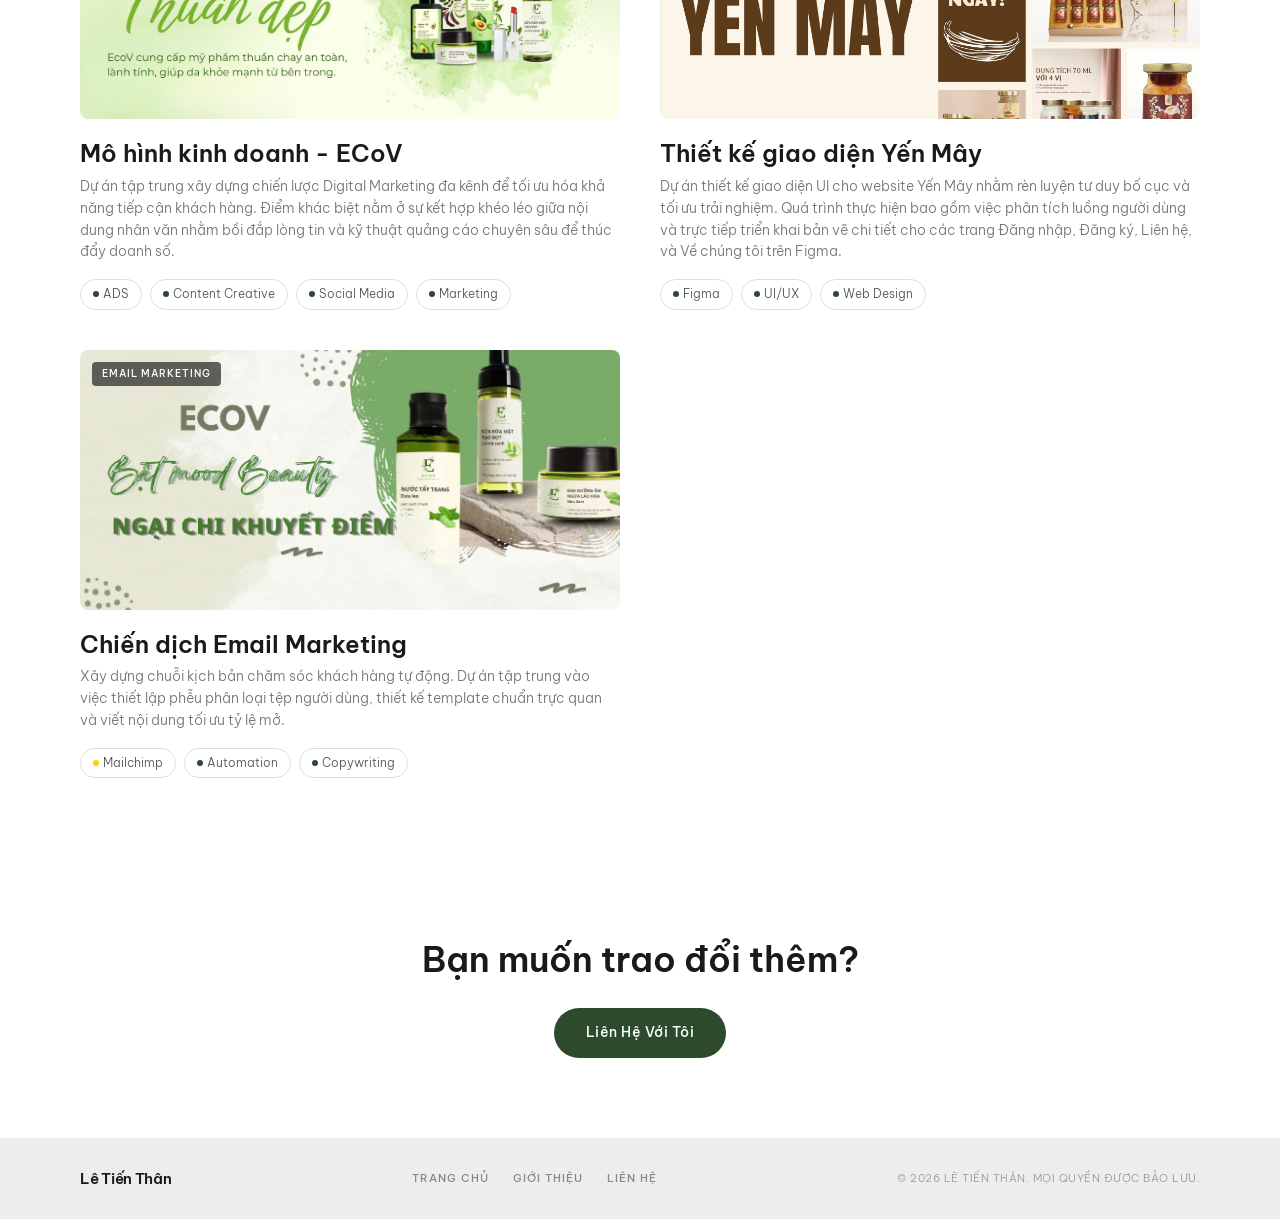
==== commit 29f34279: "fix content img" ====
--- a/index.html
+++ b/index.html
@@ -125,21 +125,19 @@
                 <span>Tỉ lệ chuẩn 16:9</span>
               </div>
               <div class="proof-grid">
-                <!-- Khung Skeleton Mẫu 1 (Sau này thay <div class="skeleton-16-9"> bằng thẻ <img>) -->
-                <div class="proof-item">
-                  <div class="skeleton-16-9">
-                    <i class="fa-regular fa-image skeleton-icon"></i>
-                    <div class="skeleton-title">Minh chứng Website & CMS</div>
-                    <div class="skeleton-desc">Khung ảnh 16:9 - Chèn ảnh quản trị nội dung website SCC</div>
+                <div class="proof-item" data-fullsrc="images/scc.png" data-caption="Website Thương mại điện tử SCC Shop (shop.saigoncosmetics.com)">
+                  <img src="images/scc.png" alt="Website Thương mại điện tử SCC Shop" loading="lazy">
+                  <span class="proof-zoom-badge"><i class="fa-solid fa-magnifying-glass-plus"></i> Phóng to xem chi tiết</span>
+                  <div class="proof-caption">
+                    <i class="fa-solid fa-globe"></i> Website Thương mại điện tử SCC Shop
                   </div>
                 </div>
 
-                <!-- Khung Skeleton Mẫu 2 -->
-                <div class="proof-item">
-                  <div class="skeleton-16-9">
-                    <i class="fa-brands fa-tiktok skeleton-icon"></i>
-                    <div class="skeleton-title">TikTok Shop & Plan Content DYNIK</div>
-                    <div class="skeleton-desc">Khung ảnh 16:9 - Chèn ảnh vận hành & kế hoạch content DYNIK</div>
+                <div class="proof-item" data-fullsrc="images/dynik-tiktok.png" data-caption="Kênh TikTok & Video Content - Brand DYNIK (@dynikvn)">
+                  <img src="images/dynik-tiktok.png" alt="Kênh TikTok & Video Content - Brand DYNIK" loading="lazy">
+                  <span class="proof-zoom-badge"><i class="fa-solid fa-magnifying-glass-plus"></i> Phóng to xem chi tiết</span>
+                  <div class="proof-caption">
+                    <i class="fa-brands fa-tiktok"></i> Kênh TikTok & Video Content Brand DYNIK
                   </div>
                 </div>
               </div>
@@ -236,6 +234,24 @@
     <i class="fa-solid fa-arrow-up"></i>
   </button>
 
+  <!-- LIGHTBOX MODAL PHÓNG TO ẢNH CHO HR -->
+  <div class="lightbox-modal" id="image-lightbox" role="dialog" aria-modal="true" aria-hidden="true">
+    <div class="lightbox-content">
+      <button class="lightbox-close" id="lightbox-close" type="button" aria-label="Đóng phóng to">
+        <i class="fa-solid fa-xmark"></i>
+      </button>
+      <img src="" alt="Phóng to minh chứng" class="lightbox-image" id="lightbox-img">
+      <div class="lightbox-info">
+        <span class="lightbox-caption" id="lightbox-caption"></span>
+        <div class="lightbox-actions">
+          <a href="#" target="_blank" rel="noopener noreferrer" class="lightbox-link" id="lightbox-raw-link">
+            <i class="fa-solid fa-arrow-up-right-from-square"></i> Mở ảnh gốc (độ phân giải cao)
+          </a>
+        </div>
+      </div>
+    </div>
+  </div>
+
 </body>
 
 </html>
--- a/styles.css
+++ b/styles.css
@@ -923,8 +923,15 @@
 
 .proof-grid {
   display: grid;
-  grid-template-columns: repeat(auto-fit, minmax(260px, 1fr));
+  grid-template-columns: repeat(2, 1fr);
   gap: 16px;
+}
+
+@media (max-width: 640px) {
+  .proof-grid {
+    grid-template-columns: 1fr;
+    gap: 14px;
+  }
 }
 
 .proof-item {
@@ -932,15 +939,17 @@
   aspect-ratio: 16 / 9;
   border-radius: 8px;
   overflow: hidden;
-  border: 1px solid #e5e5e5;
+  border: 1px solid #e0e0e0;
   background: #fafafa;
   box-shadow: 0 2px 10px rgba(0, 0, 0, 0.03);
-  transition: transform 0.3s ease, box-shadow 0.3s ease;
+  transition: transform 0.3s ease, box-shadow 0.3s ease, border-color 0.3s ease;
+  cursor: zoom-in;
 }
 
 .proof-item:hover {
   transform: translateY(-2px);
-  box-shadow: 0 6px 18px rgba(0, 0, 0, 0.08);
+  box-shadow: 0 8px 20px rgba(0, 0, 0, 0.08);
+  border-color: #2d4a2d;
 }
 
 .proof-item img {
@@ -949,6 +958,184 @@
   aspect-ratio: 16 / 9;
   object-fit: cover;
   display: block;
+  transition: transform 0.4s ease;
+}
+
+.proof-item:hover img {
+  transform: scale(1.03);
+}
+
+.proof-zoom-badge {
+  position: absolute;
+  top: 10px;
+  right: 10px;
+  background: rgba(0, 0, 0, 0.65);
+  backdrop-filter: blur(4px);
+  color: #ffffff;
+  font-size: 0.68rem;
+  font-weight: 500;
+  padding: 4px 10px;
+  border-radius: 20px;
+  display: inline-flex;
+  align-items: center;
+  gap: 5px;
+  pointer-events: none;
+  transition: all 0.25s ease;
+  z-index: 2;
+}
+
+.proof-item:hover .proof-zoom-badge {
+  background: #2d4a2d;
+}
+
+.proof-caption {
+  position: absolute;
+  bottom: 0;
+  left: 0;
+  right: 0;
+  padding: 20px 12px 8px;
+  background: linear-gradient(transparent, rgba(0, 0, 0, 0.8));
+  color: #ffffff;
+  font-size: 0.76rem;
+  font-weight: 500;
+  display: flex;
+  align-items: center;
+  gap: 6px;
+  letter-spacing: 0.2px;
+  pointer-events: none;
+  z-index: 2;
+}
+
+/* ===== IMAGE LIGHTBOX MODAL ===== */
+.lightbox-modal {
+  position: fixed;
+  inset: 0;
+  z-index: 1000;
+  background: rgba(10, 15, 10, 0.92);
+  backdrop-filter: blur(8px);
+  display: flex;
+  align-items: center;
+  justify-content: center;
+  opacity: 0;
+  visibility: hidden;
+  transition: opacity 0.3s ease, visibility 0.3s ease;
+  padding: 24px;
+}
+
+.lightbox-modal.active {
+  opacity: 1;
+  visibility: visible;
+}
+
+.lightbox-content {
+  position: relative;
+  max-width: 95vw;
+  max-height: 92vh;
+  display: flex;
+  flex-direction: column;
+  align-items: center;
+}
+
+.lightbox-image {
+  max-width: 100%;
+  max-height: 82vh;
+  object-fit: contain;
+  border-radius: 8px;
+  box-shadow: 0 16px 48px rgba(0, 0, 0, 0.6);
+  border: 1px solid rgba(255, 255, 255, 0.1);
+}
+
+.lightbox-info {
+  display: flex;
+  align-items: center;
+  justify-content: space-between;
+  width: 100%;
+  margin-top: 14px;
+  color: #fff;
+  gap: 16px;
+  flex-wrap: wrap;
+}
+
+.lightbox-caption {
+  font-size: 0.9rem;
+  font-weight: 500;
+  color: #f0f0f0;
+}
+
+.lightbox-actions {
+  display: flex;
+  align-items: center;
+  gap: 16px;
+}
+
+.lightbox-link {
+  color: #a3e6a3;
+  font-size: 0.8rem;
+  display: inline-flex;
+  align-items: center;
+  gap: 6px;
+  text-decoration: underline;
+}
+
+.lightbox-link:hover {
+  color: #ffffff;
+}
+
+.lightbox-close {
+  position: absolute;
+  top: -44px;
+  right: 0;
+  color: #ffffff;
+  font-size: 1.5rem;
+  width: 36px;
+  height: 36px;
+  border-radius: 50%;
+  background: rgba(255, 255, 255, 0.15);
+  display: flex;
+  align-items: center;
+  justify-content: center;
+  cursor: pointer;
+  border: none;
+  transition: background 0.2s ease, transform 0.2s ease;
+}
+
+.lightbox-close:hover {
+  background: rgba(255, 255, 255, 0.3);
+  transform: scale(1.1);
+}
+
+@media (max-width: 768px) {
+  .lightbox-modal {
+    padding: 16px 12px;
+  }
+
+  .lightbox-content {
+    max-width: 98vw;
+    max-height: 94vh;
+  }
+
+  .lightbox-image {
+    max-height: 72vh;
+  }
+
+  .lightbox-close {
+    top: -38px;
+    right: 0;
+    width: 32px;
+    height: 32px;
+    font-size: 1.25rem;
+  }
+
+  .lightbox-info {
+    flex-direction: column;
+    align-items: flex-start;
+    gap: 8px;
+    margin-top: 10px;
+  }
+
+  .lightbox-caption {
+    font-size: 0.8rem;
+  }
 }
 
 /* Skeleton Loading 16:9 */
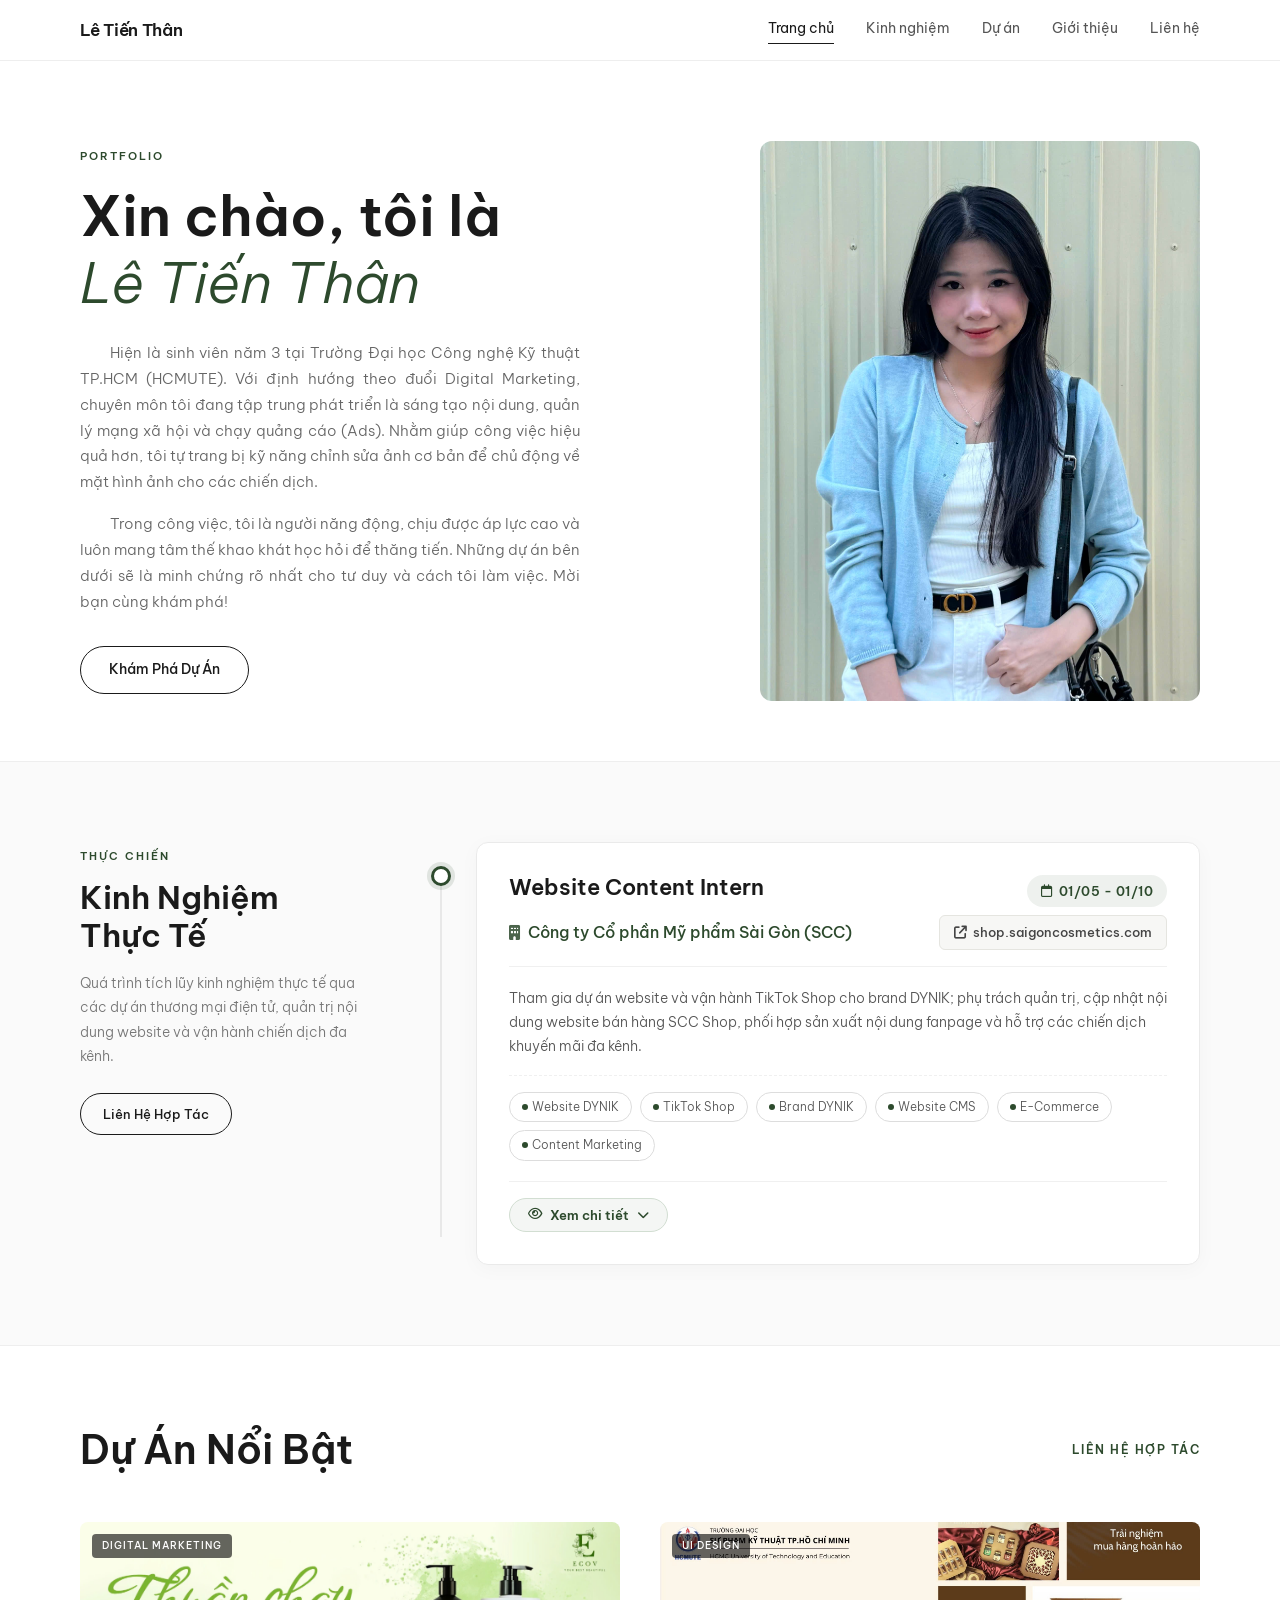
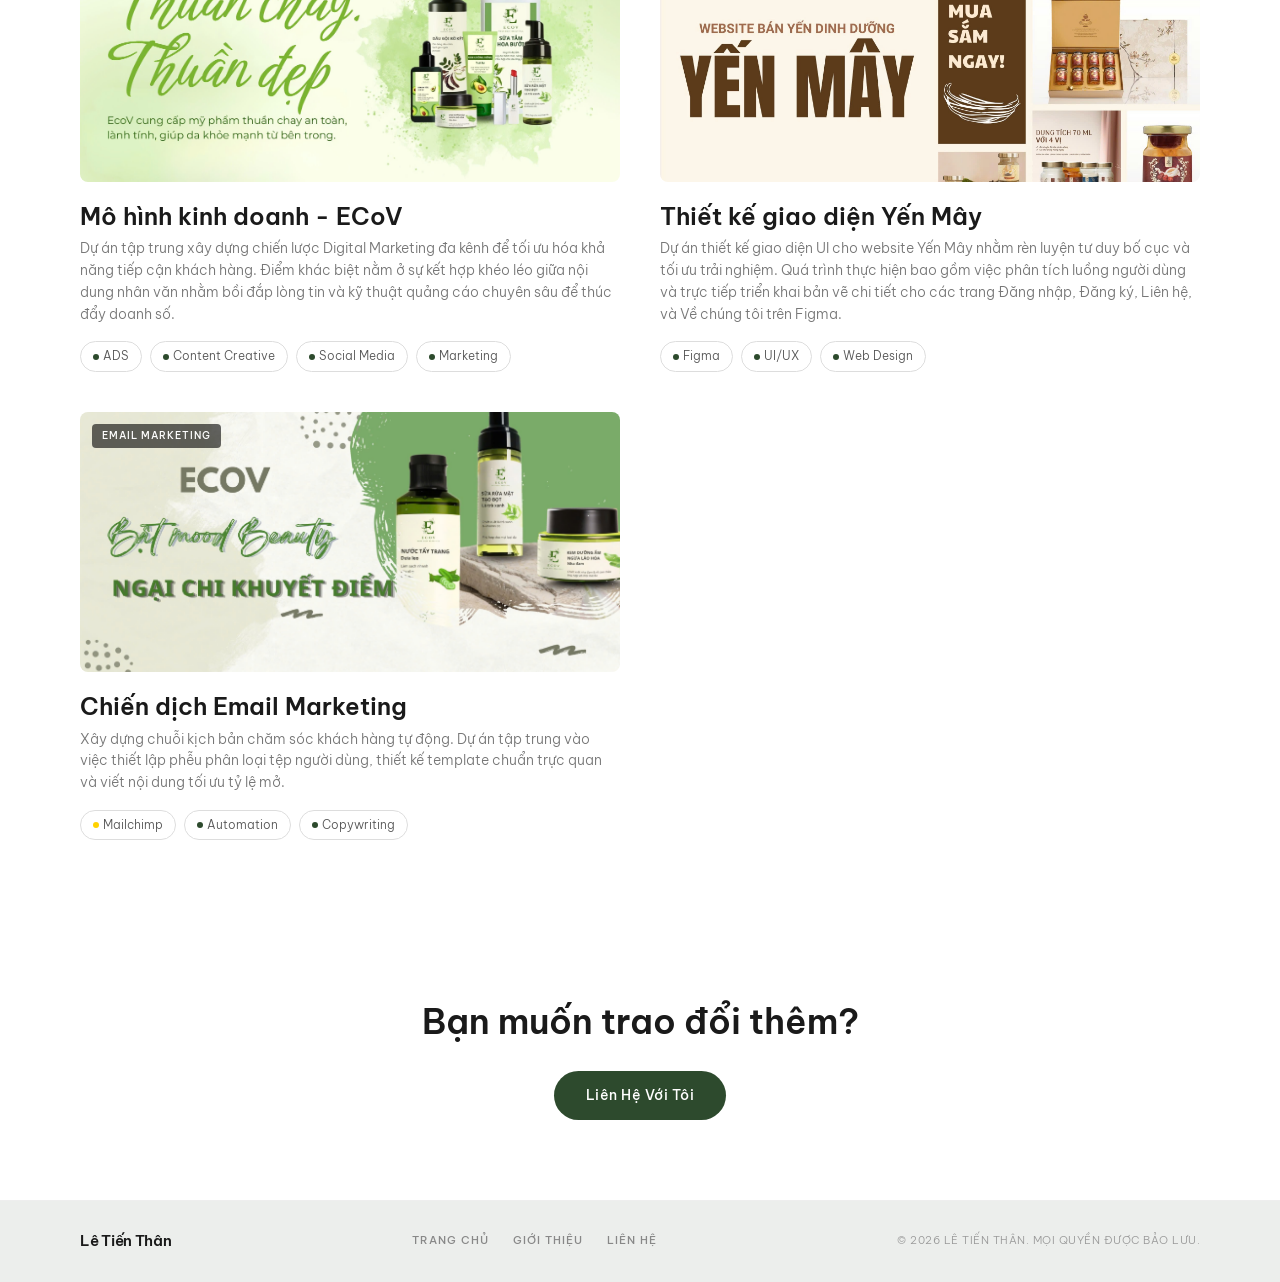
==== commit ecfb1173: "abc" ====
--- a/index.html
+++ b/index.html
@@ -74,7 +74,7 @@
           <div class="experience-card">
             <div class="experience-card-header">
               <h3 class="experience-role">Website Content Intern</h3>
-              <span class="experience-period"><i class="fa-regular fa-calendar"></i> 01/05 - 01/08</span>
+              <span class="experience-period"><i class="fa-regular fa-calendar"></i> 01/05 - 01/10</span>
             </div>
 
             <div class="experience-company-wrap">
@@ -87,15 +87,16 @@
             </div>
 
             <p class="experience-summary">
-              Phụ trách quản trị và cập nhật nội dung website bán hàng SCC Shop, phối hợp sản xuất nội dung fanpage và hỗ trợ vận hành, khuyến mãi, lên plan content TikTok cho brand DYNIK.
+              Tham gia dự án website và vận hành TikTok Shop cho brand DYNIK; phụ trách quản trị, cập nhật nội dung website bán hàng SCC Shop, phối hợp sản xuất nội dung fanpage và hỗ trợ các chiến dịch khuyến mãi đa kênh.
             </p>
 
             <div class="experience-tags-wrapper">
               <div class="project-tags">
+                <span class="tag"><span class="dot"></span> Website DYNIK</span>
+                <span class="tag"><span class="dot"></span> TikTok Shop</span>
+                <span class="tag"><span class="dot"></span> Brand DYNIK</span>
                 <span class="tag"><span class="dot"></span> Website CMS</span>
                 <span class="tag"><span class="dot"></span> E-Commerce</span>
-                <span class="tag"><span class="dot"></span> TikTok Shop</span>
-                <span class="tag"><span class="dot"></span> Brand DYNIK</span>
                 <span class="tag"><span class="dot"></span> Content Marketing</span>
               </div>
             </div>
@@ -112,11 +113,13 @@
               <div class="experience-detail-block">
                 <h4 class="experience-detail-heading"><i class="fa-solid fa-list-check"></i> Chi tiết công việc:</h4>
                 <ul class="experience-tasks">
-                  <li>Setup, quản lý và cập nhật nội dung website bán hàng thương mại điện tử của SCC.</li>
+                  <li>Tham gia dự án phát triển website và tối ưu trải nghiệm người dùng cho brand <strong>DYNIK</strong>.</li>
+                  <li>Tham gia vận hành kênh <strong>TikTok Shop DYNIK</strong>: thiết lập sản phẩm, liên kết gian hàng và xử lý luồng vận hành.</li>
+                  <li>Lập lệnh điều động hàng hóa cho brand <strong>DYNIK</strong> (vận hành TikTok Shop).</li>
+                  <li>Hỗ trợ triển khai các chương trình khuyến mãi định kỳ và chiến dịch bán hàng cho brand <strong>DYNIK</strong>.</li>
+                  <li>Hỗ trợ lên plan định hướng content và kịch bản video kênh TikTok <strong>DYNIK</strong> theo tháng.</li>
+                  <li>Setup, quản lý và cập nhật nội dung website bán hàng thương mại điện tử của SCC Shop.</li>
                   <li>Hỗ trợ lên ý tưởng, xây dựng nội dung fanpage và phản hồi tin nhắn/bình luận khách hàng đa kênh.</li>
-                  <li>Lập lệnh điều động hàng hóa cho brand <strong>DYNIK</strong> (vận hành TikTok Shop).</li>
-                  <li>Hỗ trợ triển khai các chương trình khuyến mãi định kỳ cho brand <strong>DYNIK</strong>.</li>
-                  <li>Hỗ trợ lên plan định hướng content kênh TikTok <strong>DYNIK</strong> theo tháng.</li>
                 </ul>
               </div>
 
